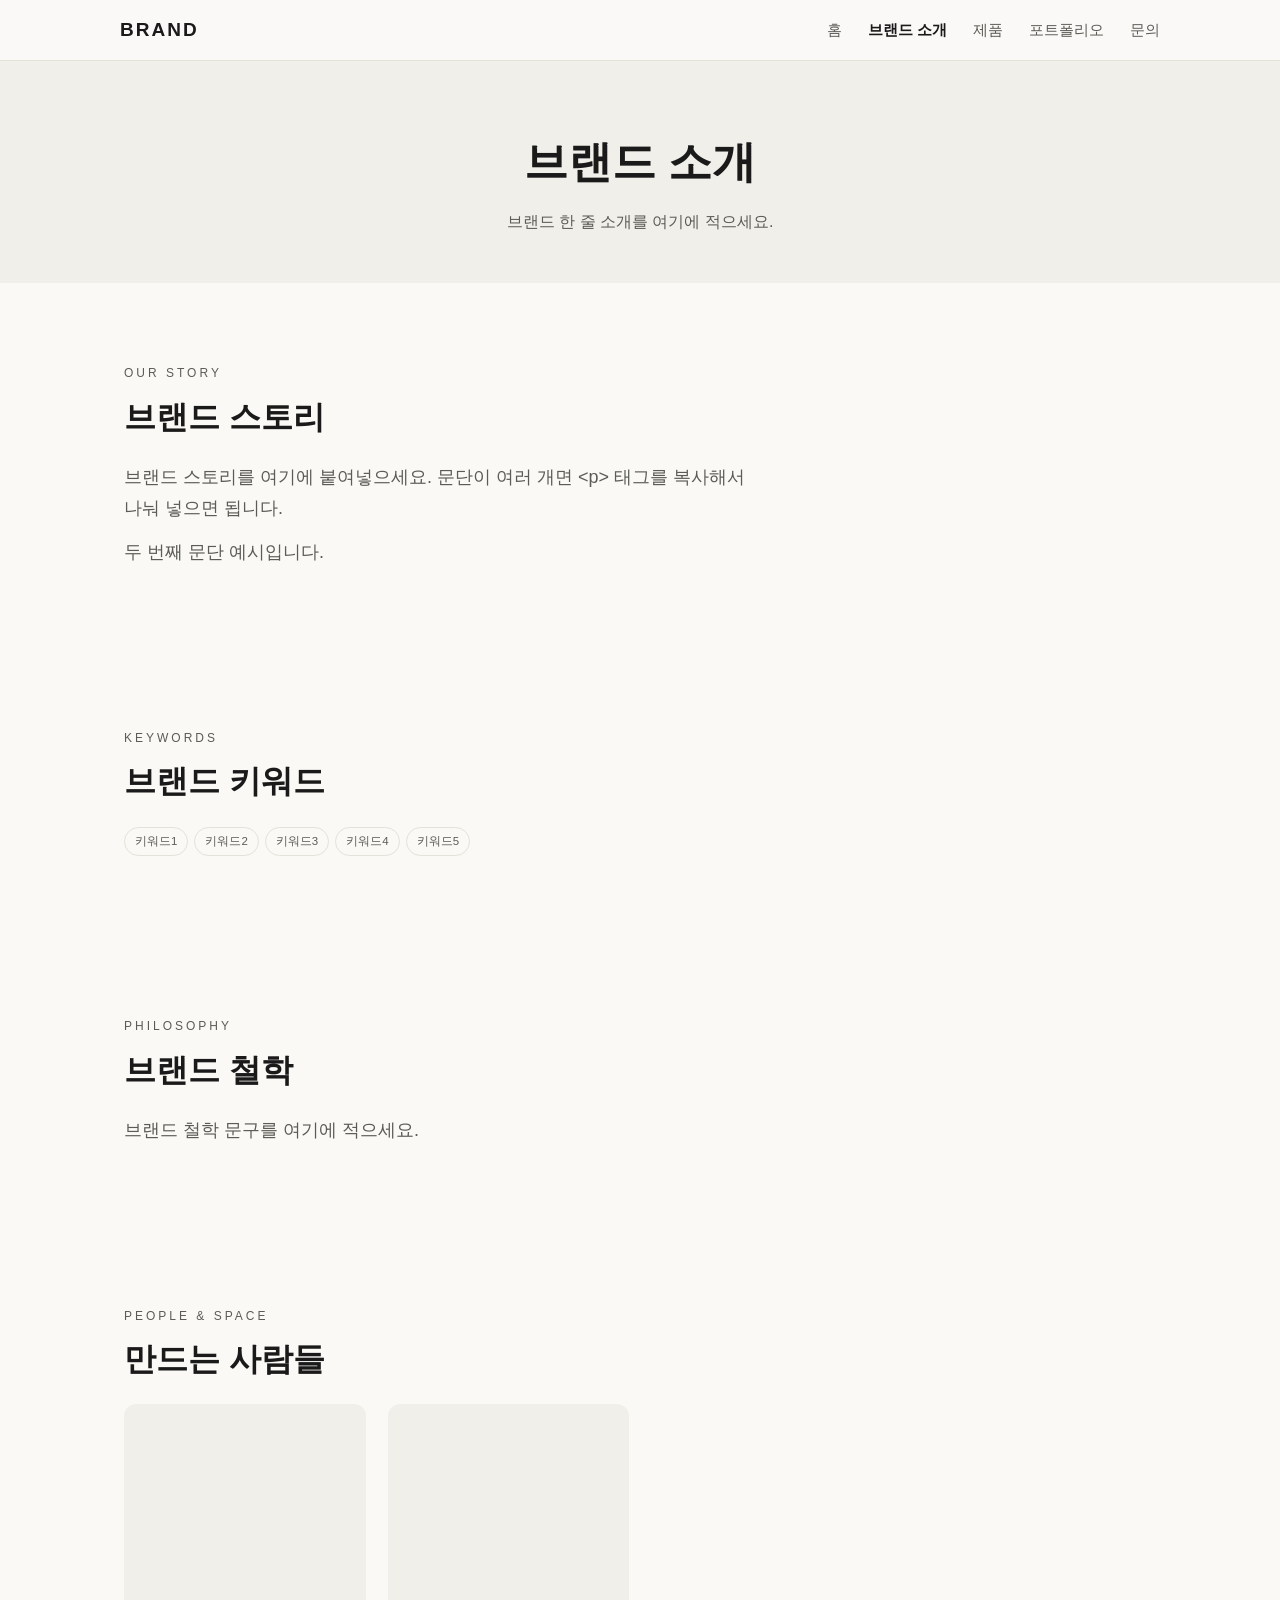
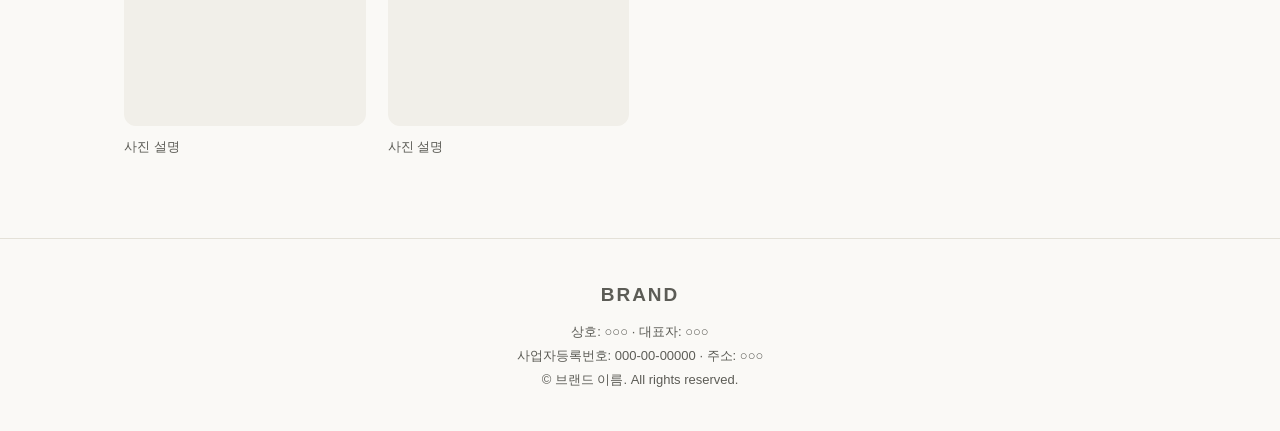
==== about.html @ 287b8c8d "보일러플레이트 강화: 5페이지 구조(작성서 대응) + 디자인 토큰 + OG태그" ====
<!DOCTYPE html>
<html lang="ko">
<head>
  <meta charset="UTF-8" />
  <meta name="viewport" content="width=device-width, initial-scale=1.0" />
  <title>브랜드 소개 — 브랜드 이름</title>
  <meta name="description" content="브랜드 스토리와 철학을 소개합니다." />
  <link rel="icon" href="images/favicon.png" />
  <link rel="stylesheet" href="style.css" />
</head>
<body>

  <header class="nav">
    <div class="nav-inner">
      <a href="index.html" class="logo">BRAND</a>
      <button class="nav-toggle" aria-label="메뉴 열기">☰</button>
      <nav class="nav-menu">
        <a href="index.html">홈</a>
        <a href="about.html" class="active">브랜드 소개</a>
        <a href="products.html">제품</a>
        <a href="portfolio.html">포트폴리오</a>
        <a href="contact.html">문의</a>
      </nav>
    </div>
  </header>

  <!-- [작성서 02: 한 줄 소개] -->
  <section class="page-head">
    <h1>브랜드 소개</h1>
    <p>브랜드 한 줄 소개를 여기에 적으세요.</p>
  </section>

  <!-- [작성서 02: 브랜드 스토리] 문단째 붙여넣으면 됩니다 -->
  <section class="section">
    <p class="eyebrow">OUR STORY</p>
    <h2>브랜드 스토리</h2>
    <p class="lead">
      브랜드 스토리를 여기에 붙여넣으세요. 문단이 여러 개면
      &lt;p&gt; 태그를 복사해서 나눠 넣으면 됩니다.
    </p>
    <p class="lead" style="margin-top:14px;">
      두 번째 문단 예시입니다.
    </p>
  </section>

  <!-- [작성서 02: 브랜드 키워드] -->
  <section class="section">
    <p class="eyebrow">KEYWORDS</p>
    <h2>브랜드 키워드</h2>
    <div class="tags">
      <span>키워드1</span><span>키워드2</span><span>키워드3</span><span>키워드4</span><span>키워드5</span>
    </div>
  </section>

  <!-- [작성서 02: 브랜드 철학] -->
  <section class="section">
    <p class="eyebrow">PHILOSOPHY</p>
    <h2>브랜드 철학</h2>
    <p class="lead">브랜드 철학 문구를 여기에 적으세요.</p>
  </section>

  <!-- [작성서 02: 사람·공간 사진] 대표·작업실·작업 과정 컷 -->
  <section class="section">
    <p class="eyebrow">PEOPLE & SPACE</p>
    <h2>만드는 사람들</h2>
    <div class="grid">
      <div class="card"><div class="card-img"></div><p>사진 설명</p></div>
      <div class="card"><div class="card-img"></div><p>사진 설명</p></div>
    </div>
  </section>

  <footer class="footer">
    <p class="logo">BRAND</p>
    <p class="biz">
      상호: ○○○ · 대표자: ○○○<br />
      사업자등록번호: 000-00-00000 · 주소: ○○○
    </p>
    <p>© 브랜드 이름. All rights reserved.</p>
  </footer>

  <script src="script.js"></script>
</body>
</html>
---- style.css ----
/* ==========================================================
   ★ 브랜드 디자인 토큰 — 여기 값만 바꾸면 사이트 전체 톤이 바뀝니다
   (예: RE:STITCH → --bg:#F7F4EE; --ink:#111; --accent:#0E5A5A;)
   ========================================================== */
:root {
  --bg: #faf9f6;        /* 페이지 배경 */
  --surface: #f1efe9;   /* 카드·옅은 배경 */
  --ink: #1a1a1a;       /* 기본 글자색 */
  --ink-soft: #5c5c56;  /* 보조 글자색 */
  --accent: #1a1a1a;    /* 강조색 (버튼·포인트) */
  --line: #e4e1d8;      /* 테두리 선 */

  --font-main: -apple-system, "Apple SD Gothic Neo", "Noto Sans KR", sans-serif;
  --font-display: var(--font-main);  /* 제목용 폰트 (다르게 쓰고 싶으면 변경) */

  --radius: 12px;
  --maxw: 1080px;
}

/* ===== 기본값 (모바일 우선 — 기본이 휴대폰 화면) ===== */
* { margin: 0; padding: 0; box-sizing: border-box; }
html { scroll-behavior: smooth; -webkit-text-size-adjust: 100%; }
body { font-family: var(--font-main); color: var(--ink); background: var(--bg); line-height: 1.7; }
img { max-width: 100%; display: block; }
a { color: inherit; }

/* ===== 상단 메뉴 (모바일: 햄버거) ===== */
.nav { position: sticky; top: 0; z-index: 20; background: color-mix(in srgb, var(--bg) 92%, white); backdrop-filter: blur(8px); border-bottom: 1px solid var(--line); }
.nav-inner { max-width: var(--maxw); margin: 0 auto; padding: 14px 20px; display: flex; align-items: center; justify-content: space-between; position: relative; }
.logo { font-family: var(--font-display); font-weight: 800; letter-spacing: 2px; text-decoration: none; font-size: 19px; }
.nav-toggle { background: none; border: 0; font-size: 26px; line-height: 1; cursor: pointer; color: var(--ink); padding: 4px 8px; }
.nav-menu { display: none; position: absolute; top: 100%; left: 0; right: 0; flex-direction: column; background: var(--bg); border-bottom: 1px solid var(--line); padding: 8px 20px 16px; }
.nav-menu.open { display: flex; }
.nav-menu a { text-decoration: none; color: var(--ink-soft); font-size: 16px; padding: 12px 0; border-top: 1px solid var(--line); }
.nav-menu a.active { color: var(--ink); font-weight: 700; }

/* ===== 히어로 (홈 첫 화면) ===== */
.hero { min-height: 72vh; background: var(--surface); display: flex; flex-direction: column; align-items: center; justify-content: center; text-align: center; padding: 48px 22px; gap: 16px; }
.hero .eyebrow { font-size: 12px; letter-spacing: 3px; color: var(--ink-soft); text-transform: uppercase; }
.hero h1 { font-family: var(--font-display); font-size: clamp(28px, 8vw, 58px); letter-spacing: 1px; }
.hero p { color: var(--ink-soft); max-width: 560px; }
.btn { display: inline-block; background: var(--accent); color: var(--bg); padding: 14px 32px; border-radius: 999px; text-decoration: none; font-size: 15px; letter-spacing: 1px; }
.btn.ghost { background: transparent; color: var(--ink); border: 1px solid var(--ink); }

/* ===== 공통 섹션 ===== */
.section { max-width: var(--maxw); margin: 0 auto; padding: 56px 22px; }
.section .eyebrow { font-size: 12px; letter-spacing: 3px; color: var(--ink-soft); text-transform: uppercase; margin-bottom: 6px; }
.section h2 { font-family: var(--font-display); font-size: clamp(22px, 6vw, 32px); margin-bottom: 18px; }
.section h3 { font-size: clamp(16px, 4.5vw, 20px); margin: 20px 0 8px; }
.lead { font-size: clamp(15px, 4vw, 18px); color: var(--ink-soft); max-width: 640px; }

/* ===== 페이지 머리(서브페이지 상단) ===== */
.page-head { background: var(--surface); text-align: center; padding: 64px 22px 48px; }
.page-head h1 { font-family: var(--font-display); font-size: clamp(26px, 7vw, 44px); }
.page-head p { color: var(--ink-soft); margin-top: 8px; }

/* ===== 강점 3가지 / 특징 ===== */
.features { display: grid; grid-template-columns: 1fr; gap: 16px; }
.feature { background: var(--surface); border-radius: var(--radius); padding: 22px; }
.feature .num { font-size: 12px; letter-spacing: 2px; color: var(--ink-soft); }
.feature h3 { margin: 6px 0 8px; }
.feature p { color: var(--ink-soft); font-size: 14.5px; }

/* ===== 제품(룩) 카드 ===== */
.grid { display: grid; grid-template-columns: repeat(2, 1fr); gap: 14px; }
.card { text-decoration: none; }
.card-img { aspect-ratio: 3/4; background: var(--surface); border-radius: var(--radius); margin-bottom: 10px; overflow: hidden; }
.card-img img { width: 100%; height: 100%; object-fit: cover; }
.card .k { font-size: 11px; letter-spacing: 2px; color: var(--ink-soft); text-transform: uppercase; }
.card h3 { font-size: 15px; margin: 2px 0 4px; }
.card p { font-size: 13px; color: var(--ink-soft); }

/* 제품 상세형(큰 이미지+설명 교차) */
.look { display: grid; grid-template-columns: 1fr; gap: 18px; margin: 36px 0; }
.look-img { aspect-ratio: 3/4; background: var(--surface); border-radius: var(--radius); overflow: hidden; }
.look-img img { width: 100%; height: 100%; object-fit: cover; }
.look .k { font-size: 11px; letter-spacing: 2px; color: var(--ink-soft); text-transform: uppercase; }
.look h3 { font-size: clamp(18px, 5vw, 24px); margin: 4px 0 8px; }
.look p { color: var(--ink-soft); }
.tags { margin-top: 10px; display: flex; flex-wrap: wrap; gap: 6px; }
.tags span { font-size: 11.5px; border: 1px solid var(--line); border-radius: 999px; padding: 4px 10px; color: var(--ink-soft); }

/* ===== 포트폴리오 사례 ===== */
.case { border-top: 1px solid var(--line); padding: 28px 0; }
.case .k { font-size: 12px; letter-spacing: 2px; color: var(--ink-soft); }
.case h3 { margin: 6px 0 8px; }
.case p { color: var(--ink-soft); }

/* ===== 문의 ===== */
.contact-list { display: grid; grid-template-columns: 1fr; gap: 12px; margin-top: 8px; }
.contact-item { background: var(--surface); border-radius: var(--radius); padding: 18px 20px; }
.contact-item .label { font-size: 12px; letter-spacing: 2px; color: var(--ink-soft); text-transform: uppercase; }
.contact-item .value { font-size: 16px; margin-top: 4px; word-break: break-all; }

/* ===== 푸터 (모든 페이지 공통) ===== */
.footer { border-top: 1px solid var(--line); padding: 40px 22px; text-align: center; color: var(--ink-soft); font-size: 13px; }
.footer .biz { margin-top: 8px; line-height: 1.9; }

/* ===== 큰 화면(태블릿/PC) — 720px 이상 ===== */
@media (min-width: 720px) {
  .nav-toggle { display: none; }
  .nav-menu { display: flex; flex-direction: row; position: static; background: none; border: 0; padding: 0; gap: 26px; }
  .nav-menu a { border-top: 0; padding: 0; font-size: 15px; }
  .section { padding: 80px 24px; }
  .features { grid-template-columns: repeat(3, 1fr); }
  .grid { grid-template-columns: repeat(auto-fill, minmax(230px, 1fr)); gap: 22px; }
  .look { grid-template-columns: 1fr 1fr; align-items: center; gap: 40px; }
  .look.reverse .look-img { order: 2; }
  .contact-list { grid-template-columns: repeat(2, 1fr); }
}
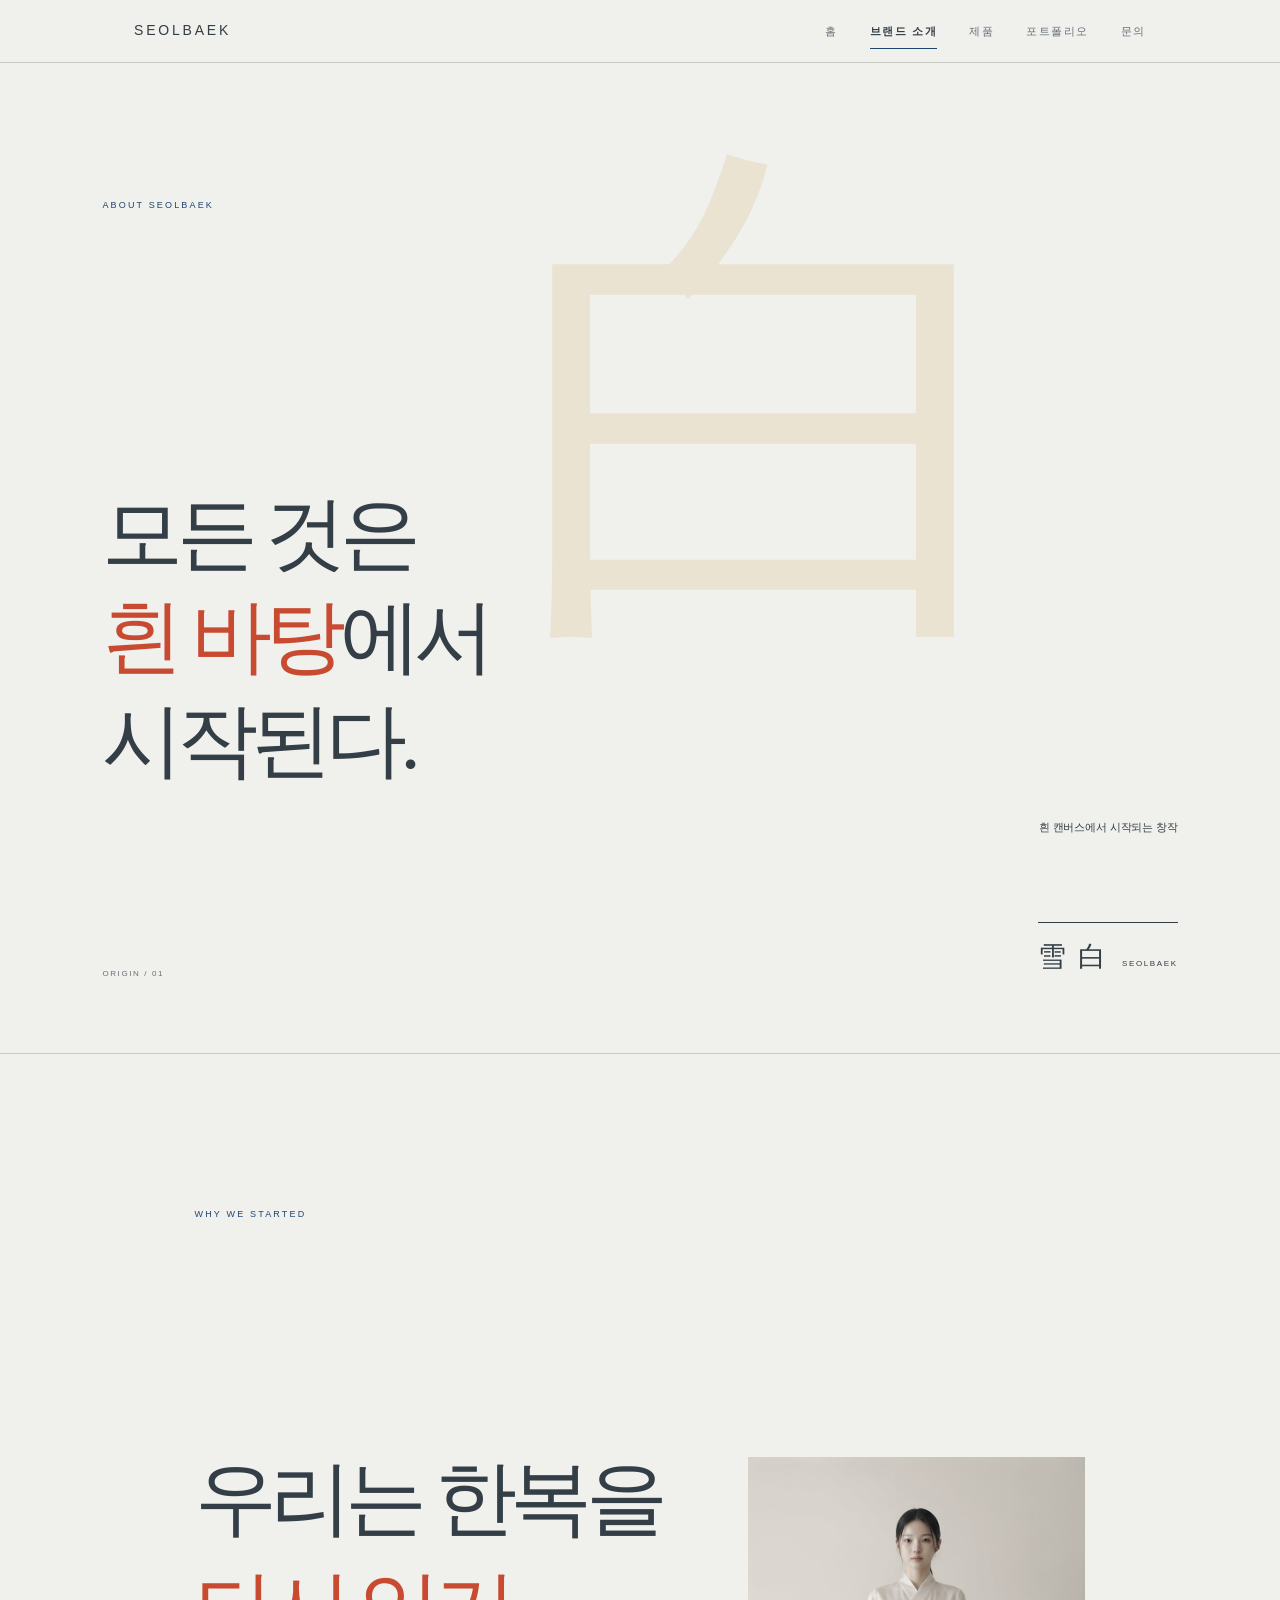
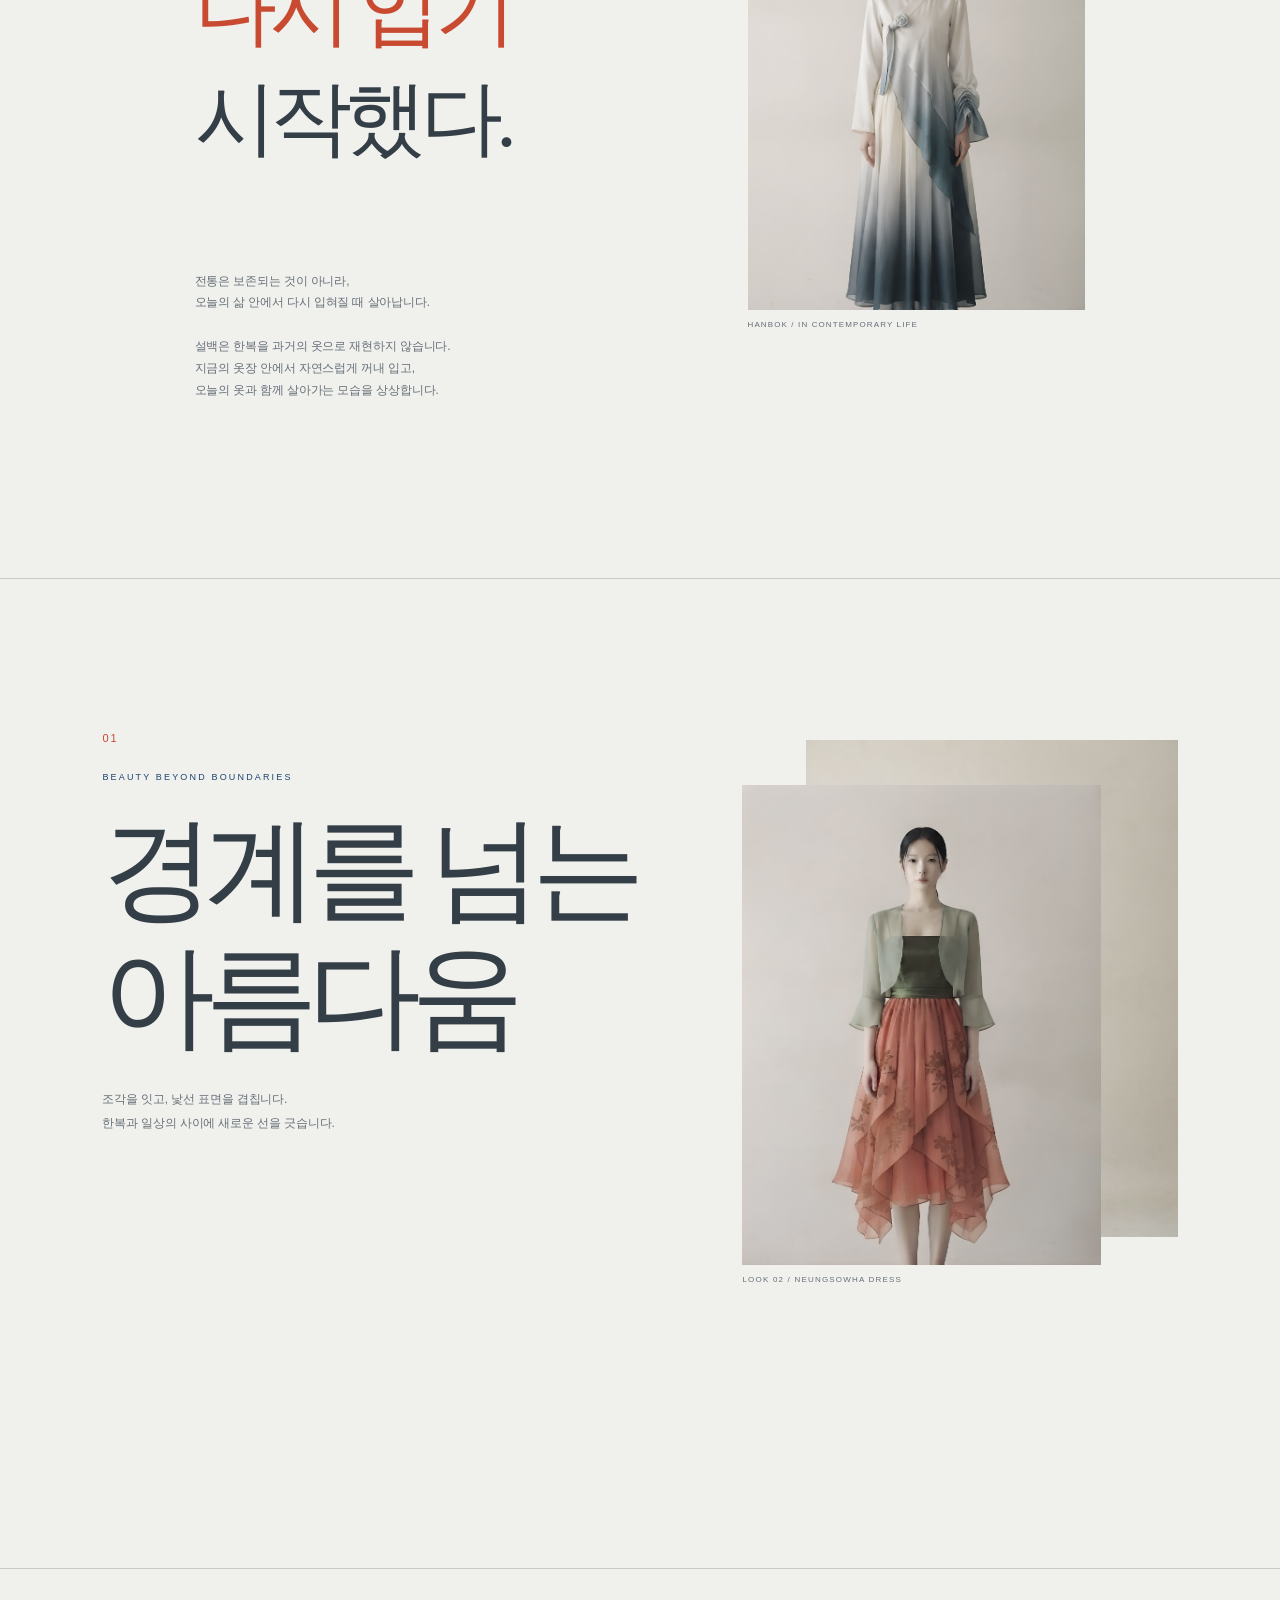
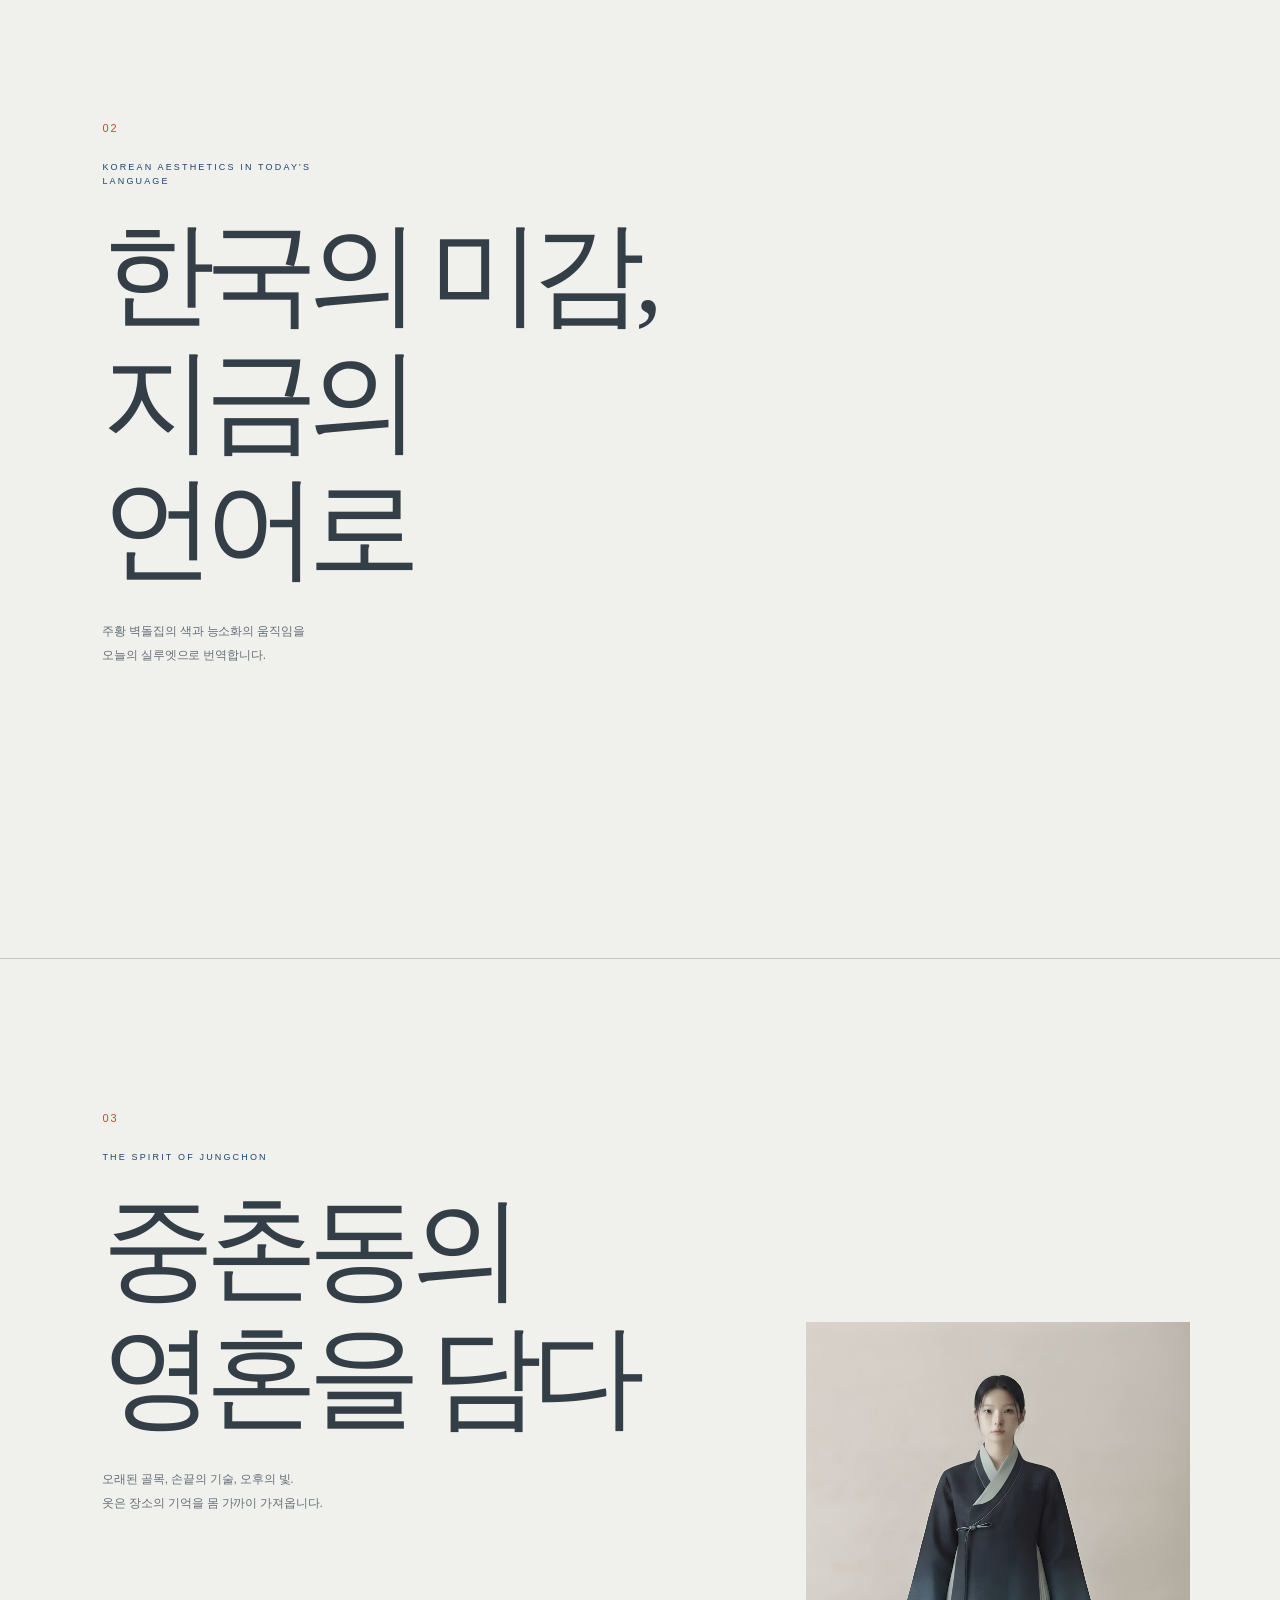
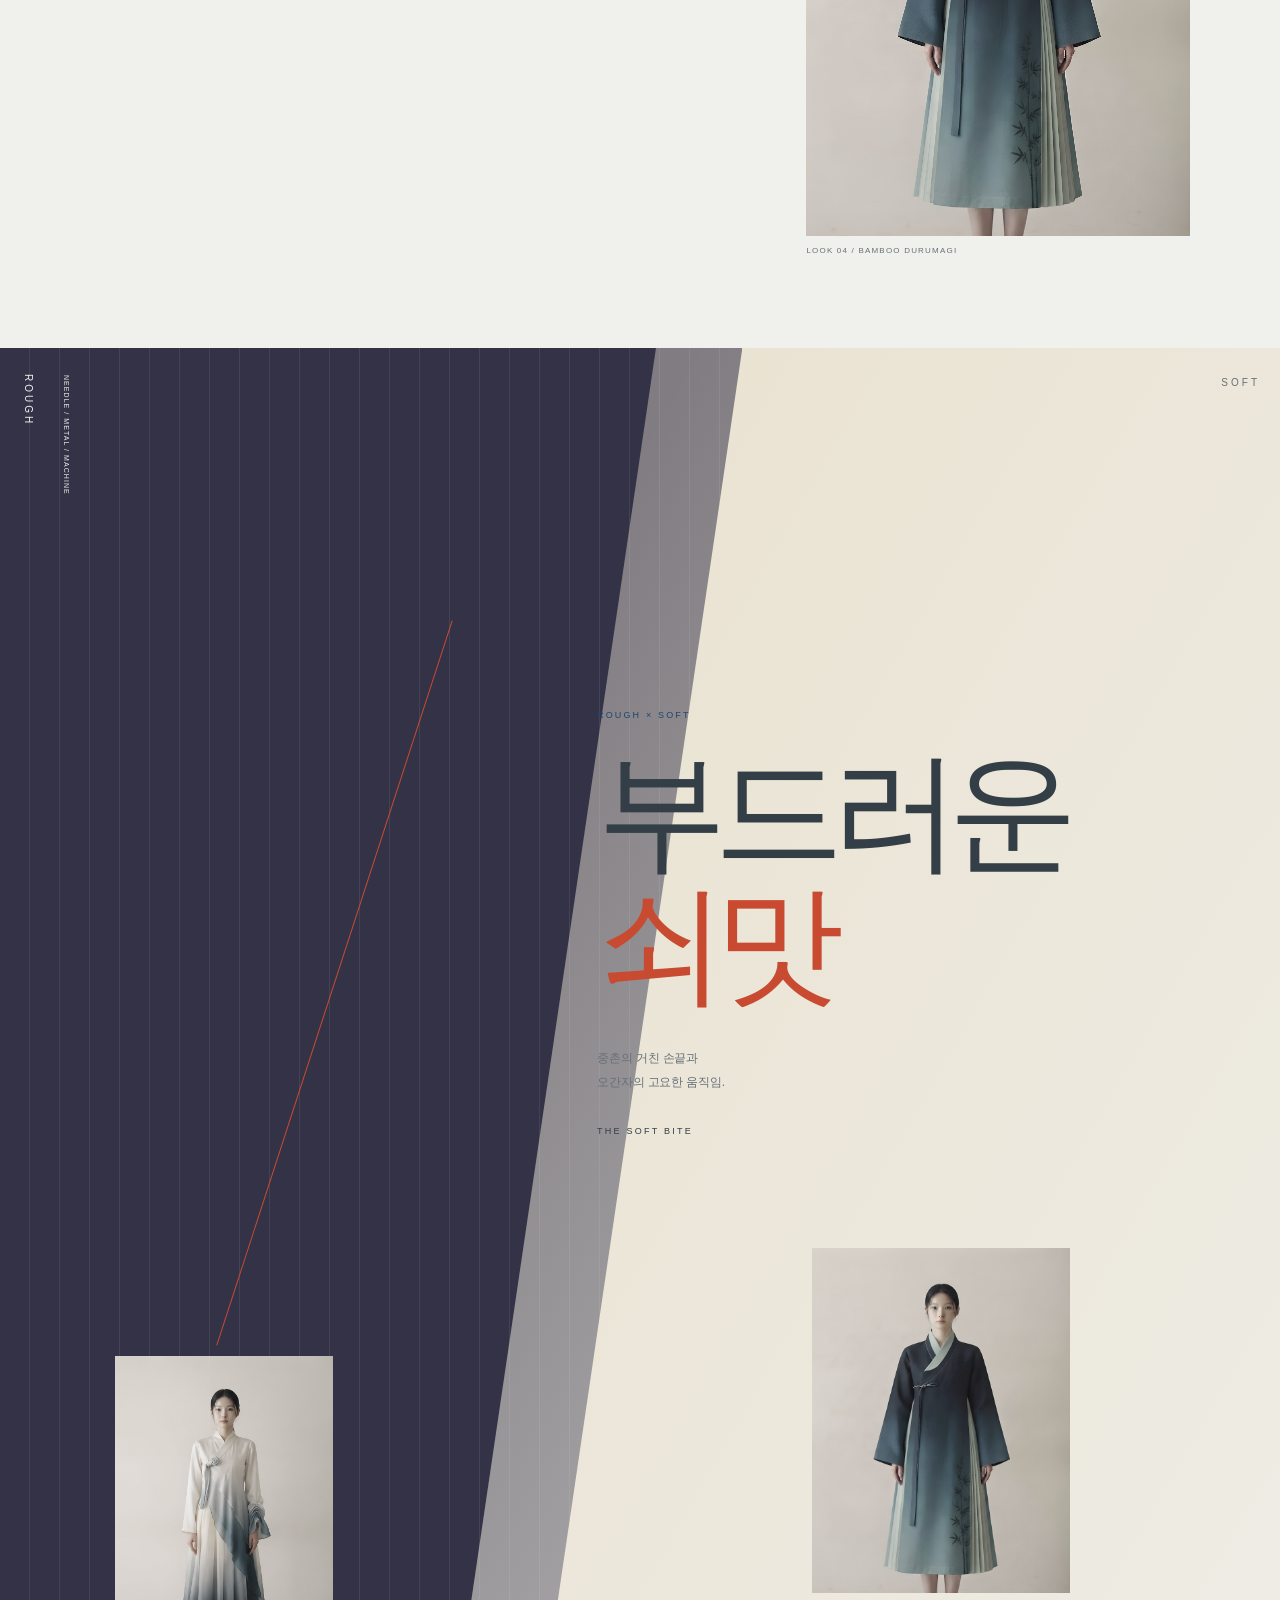
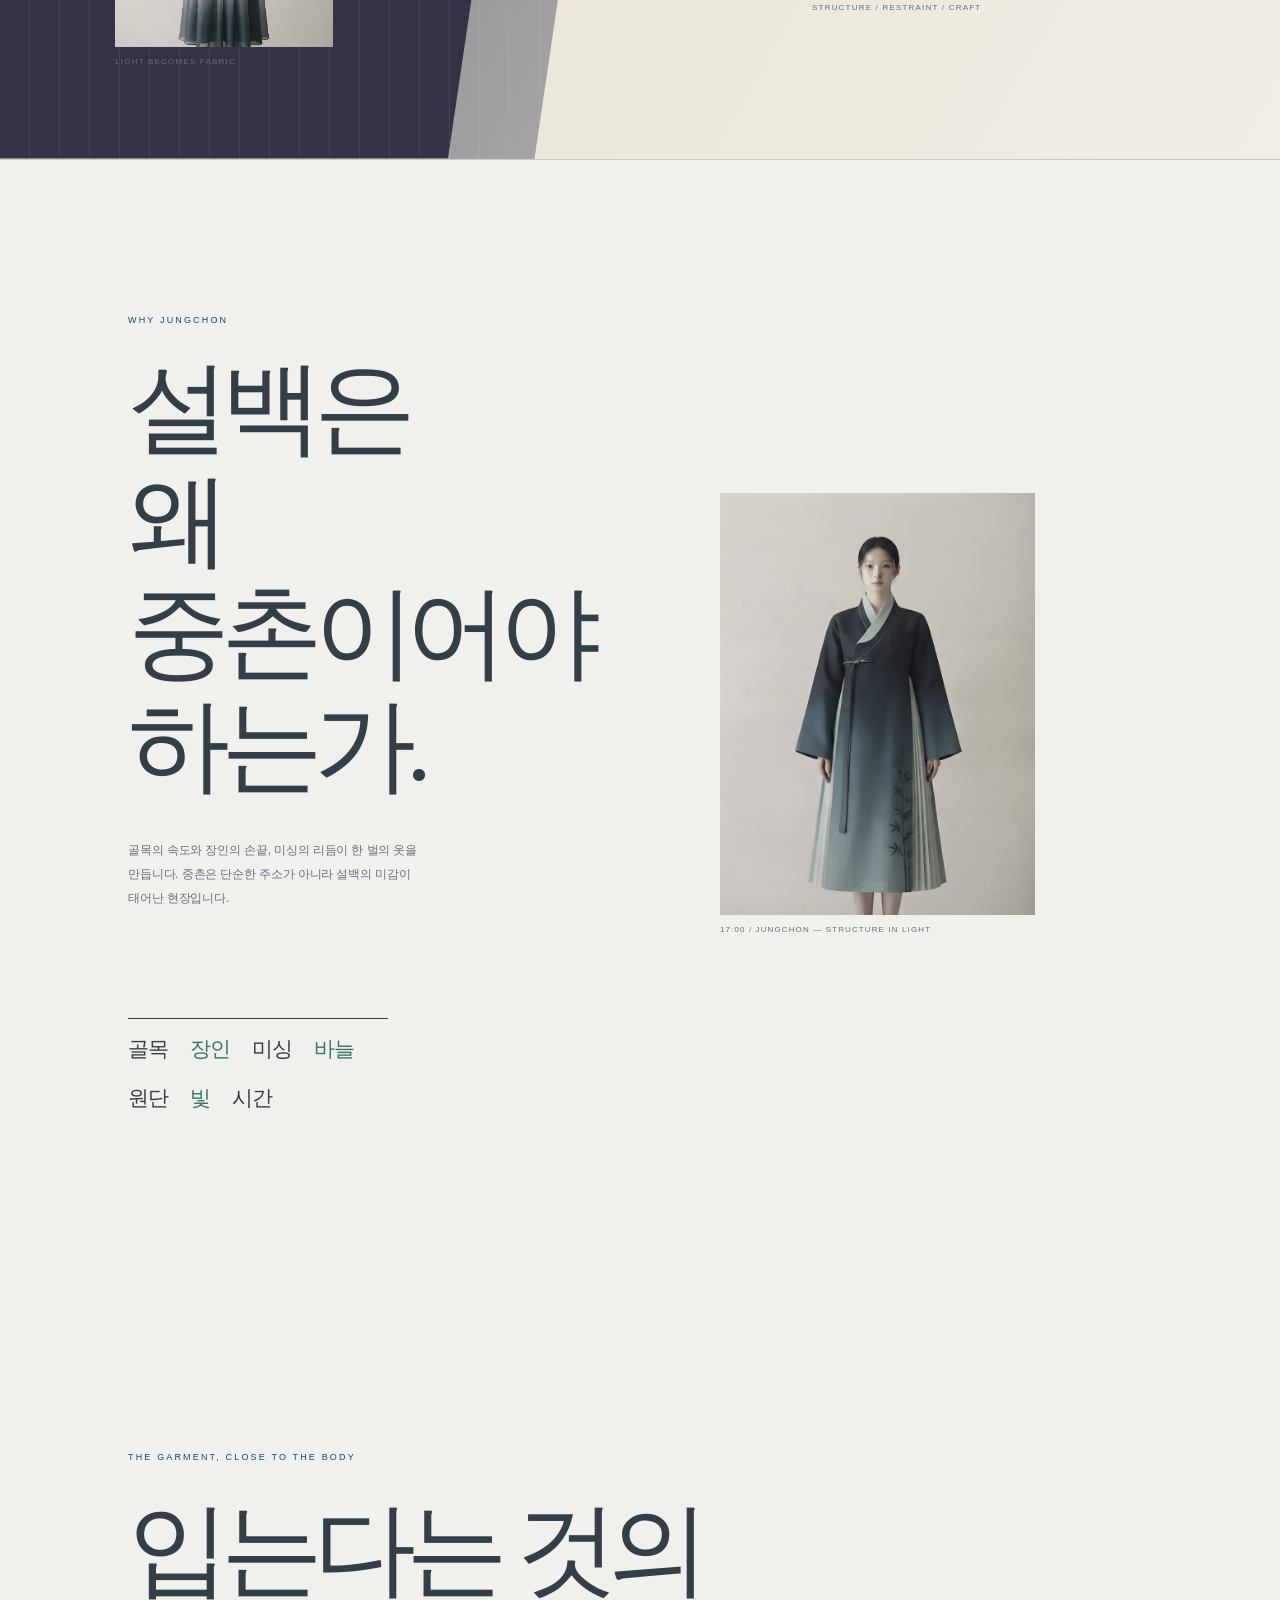
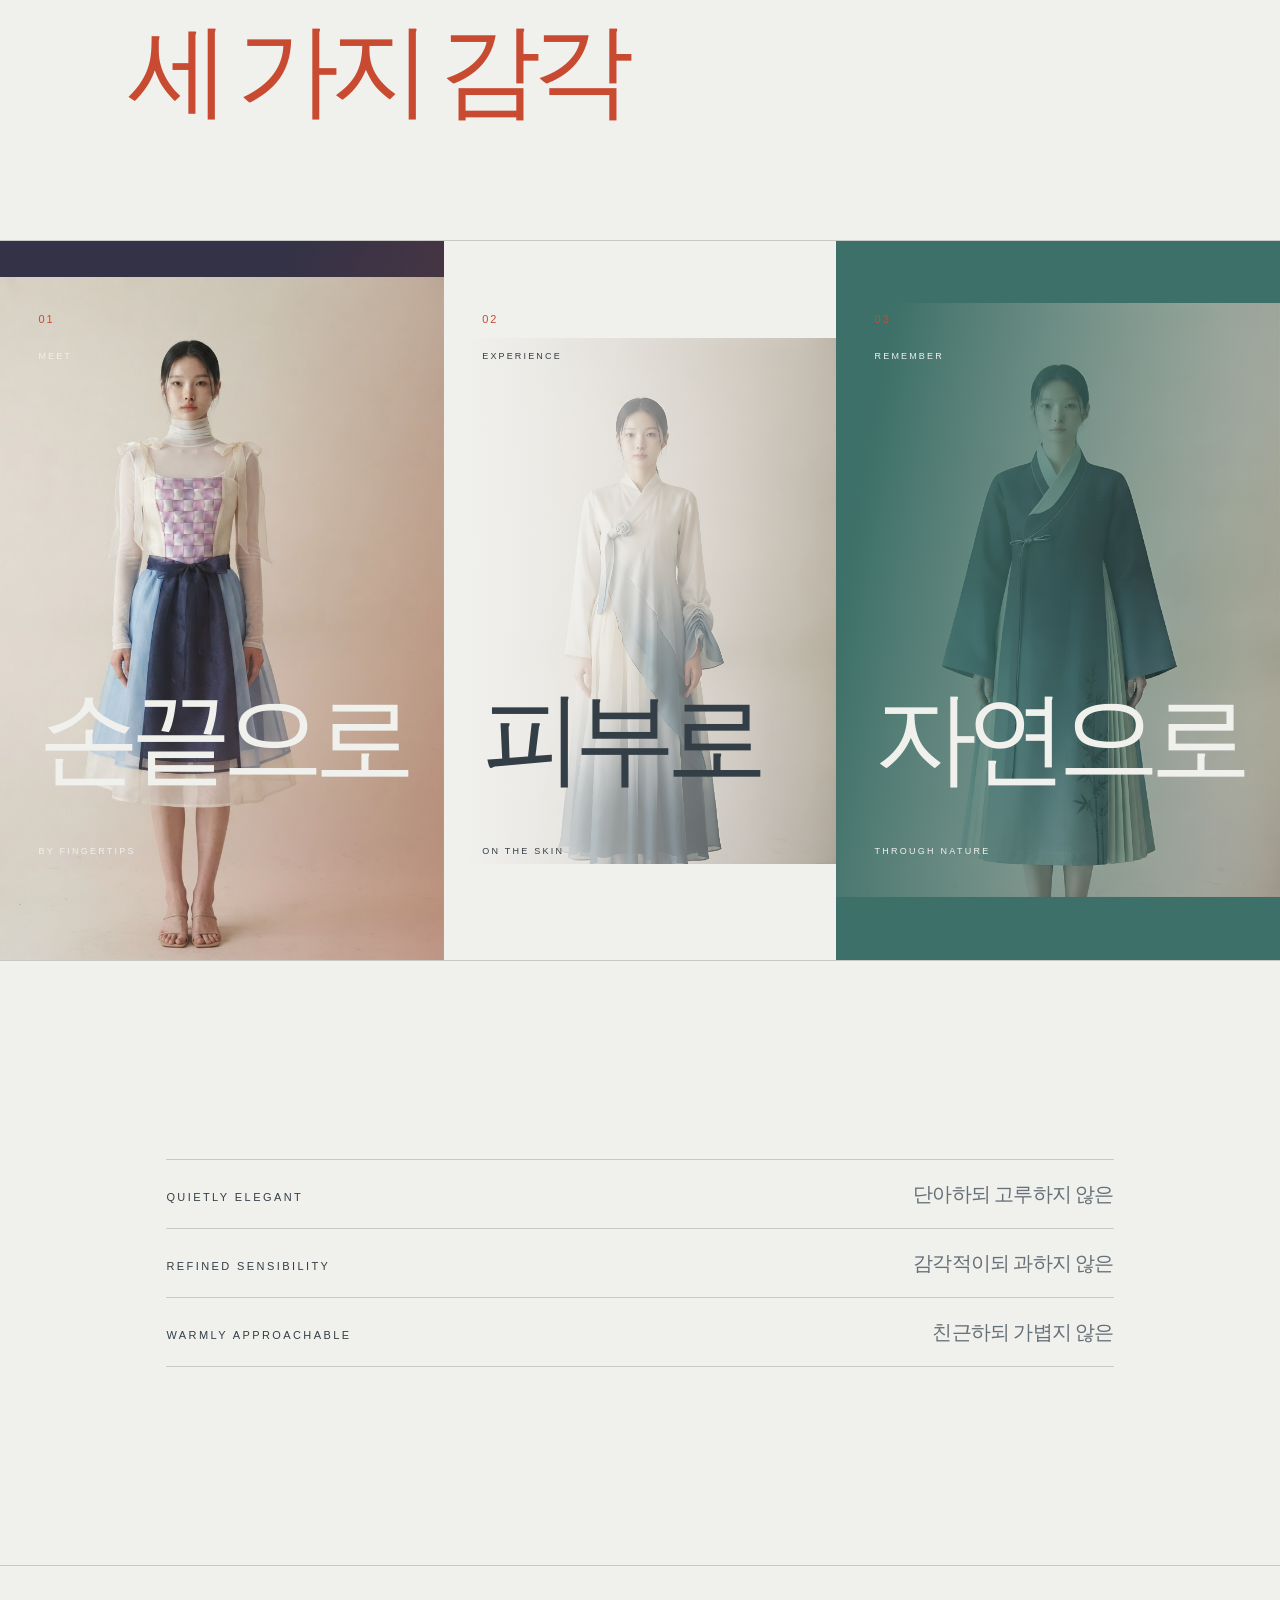
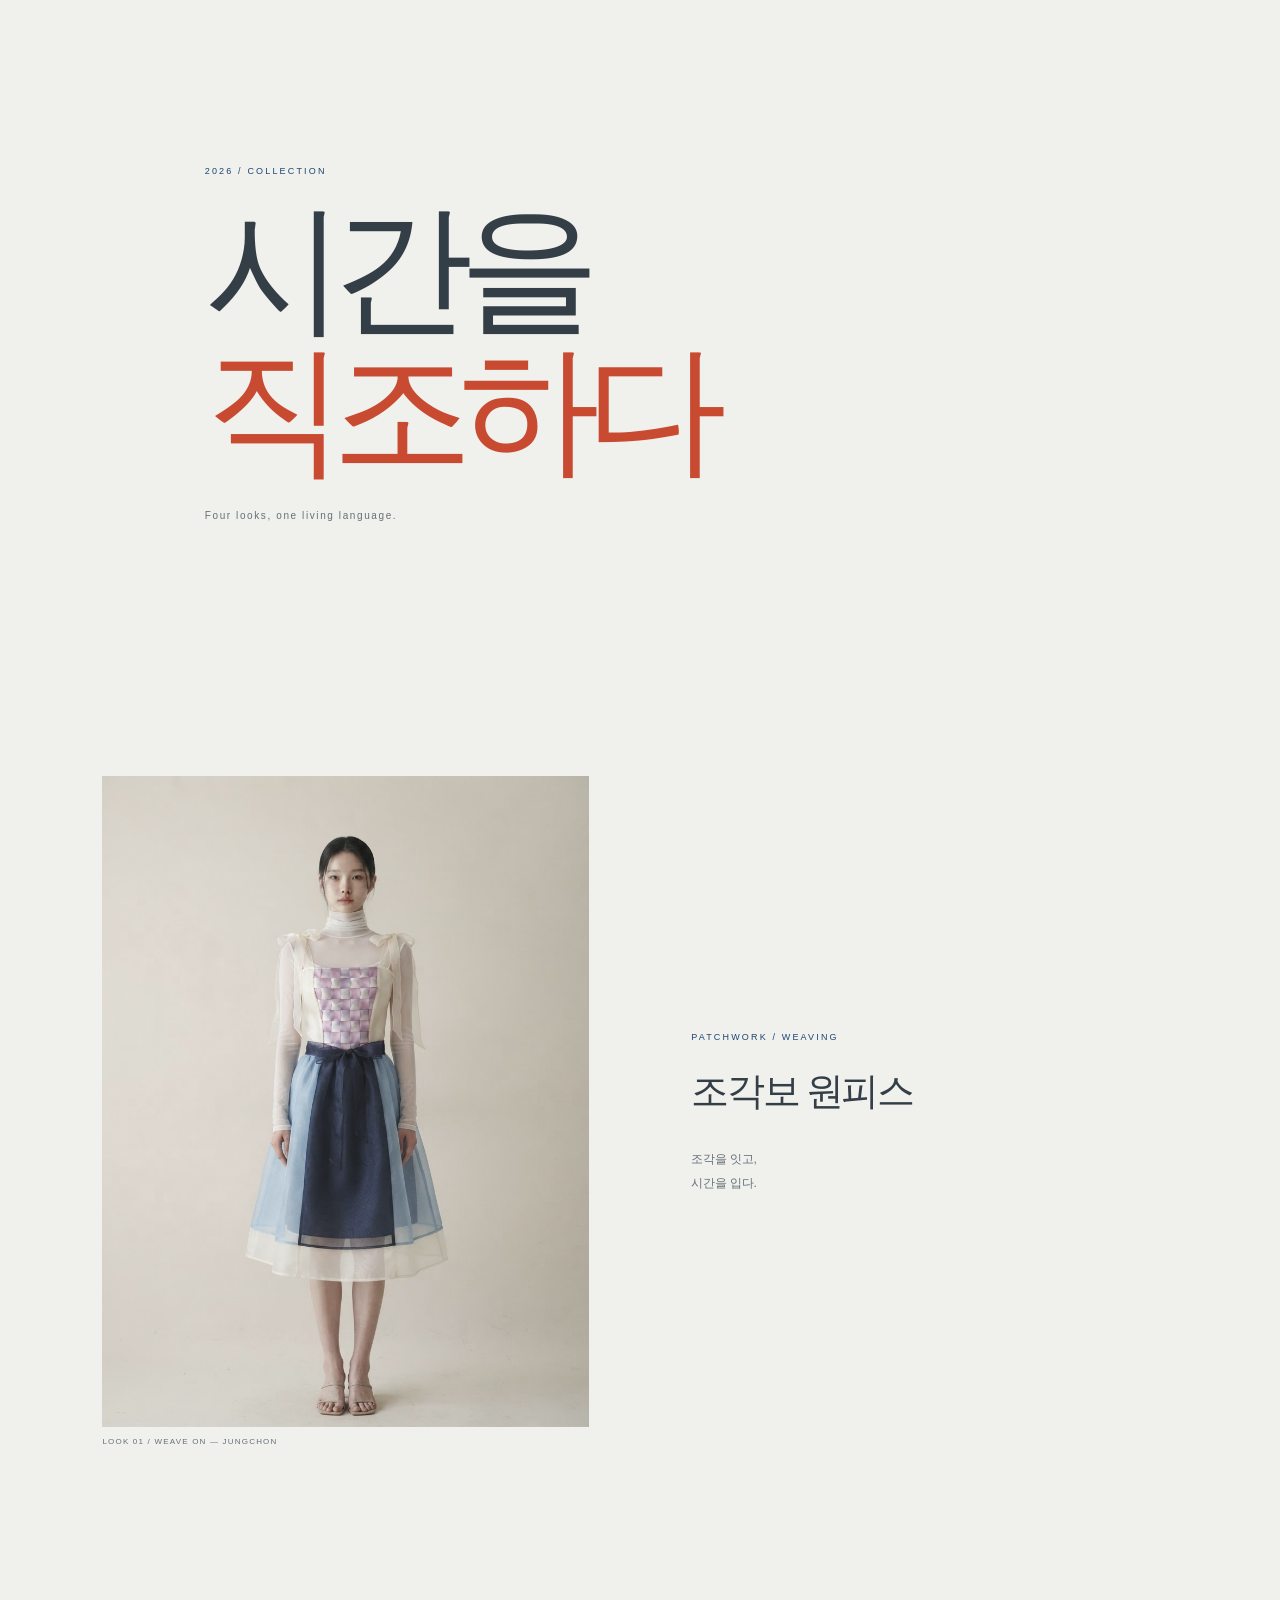
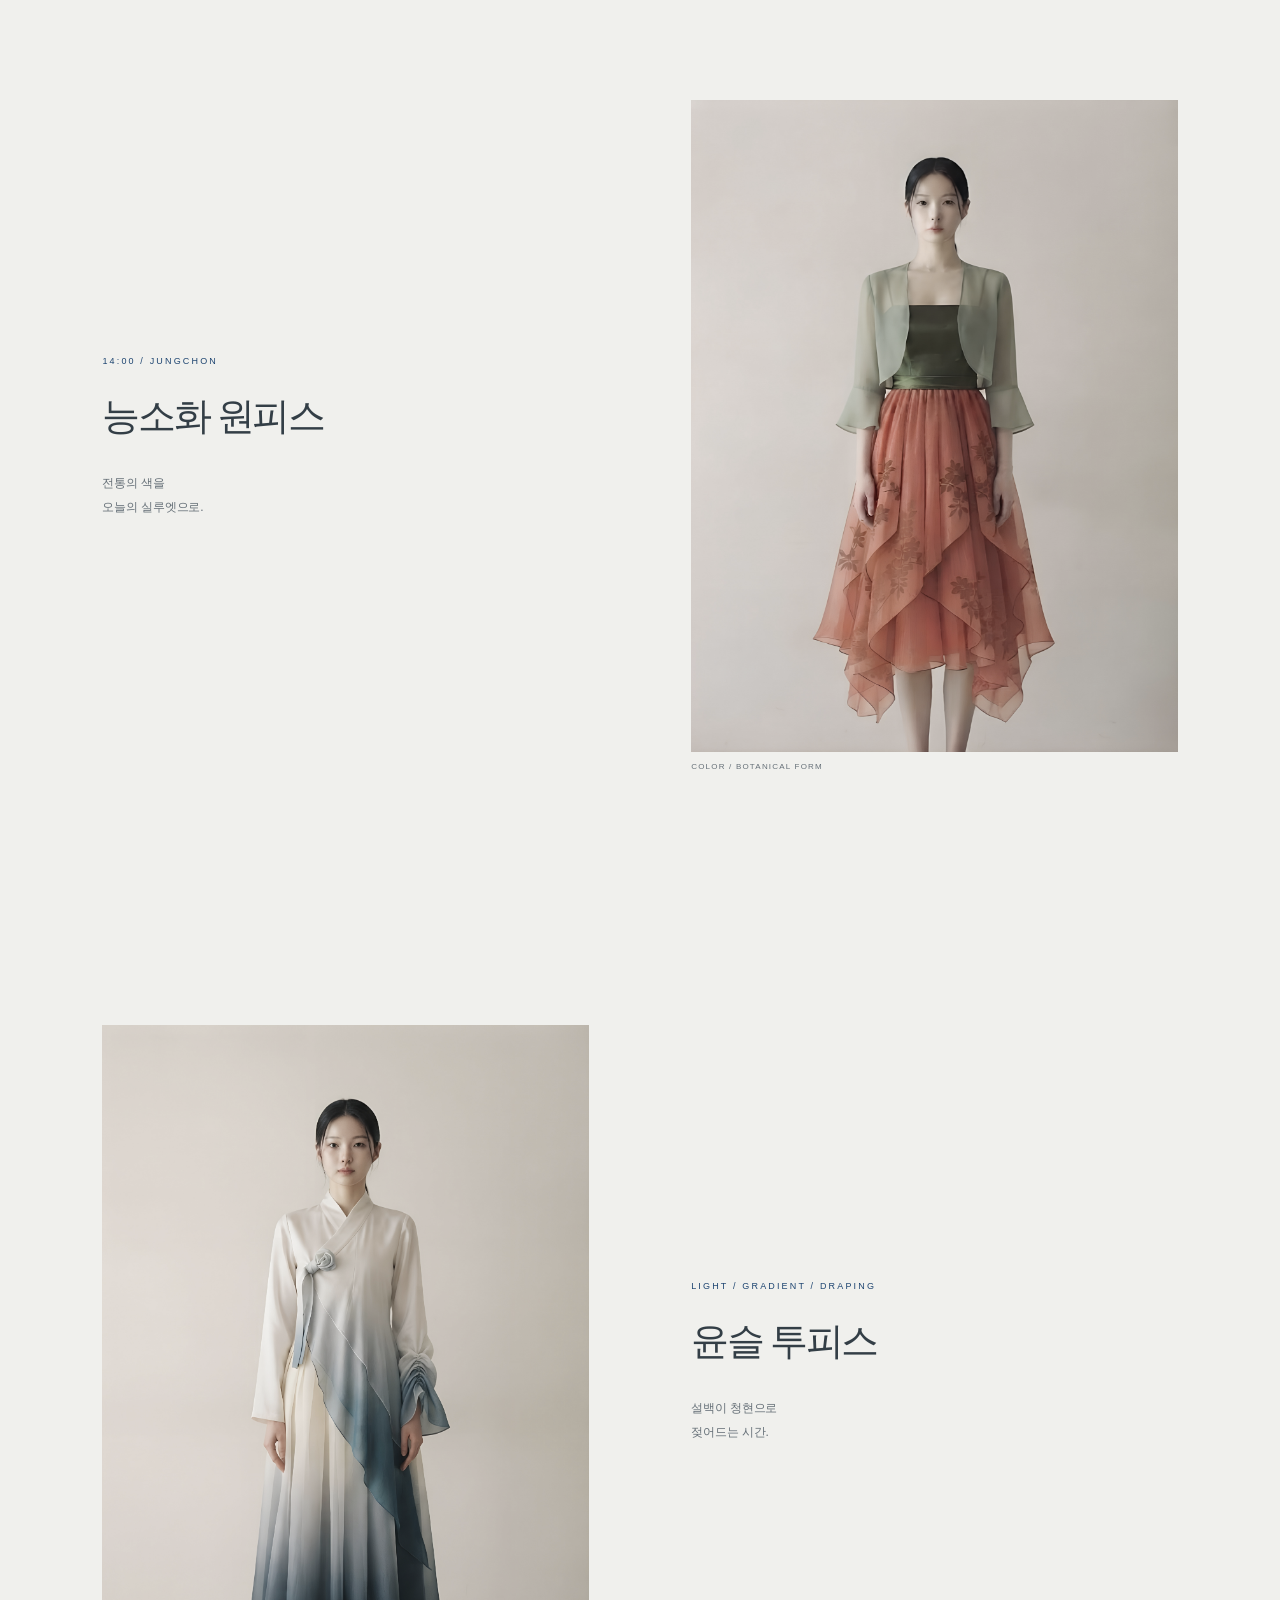
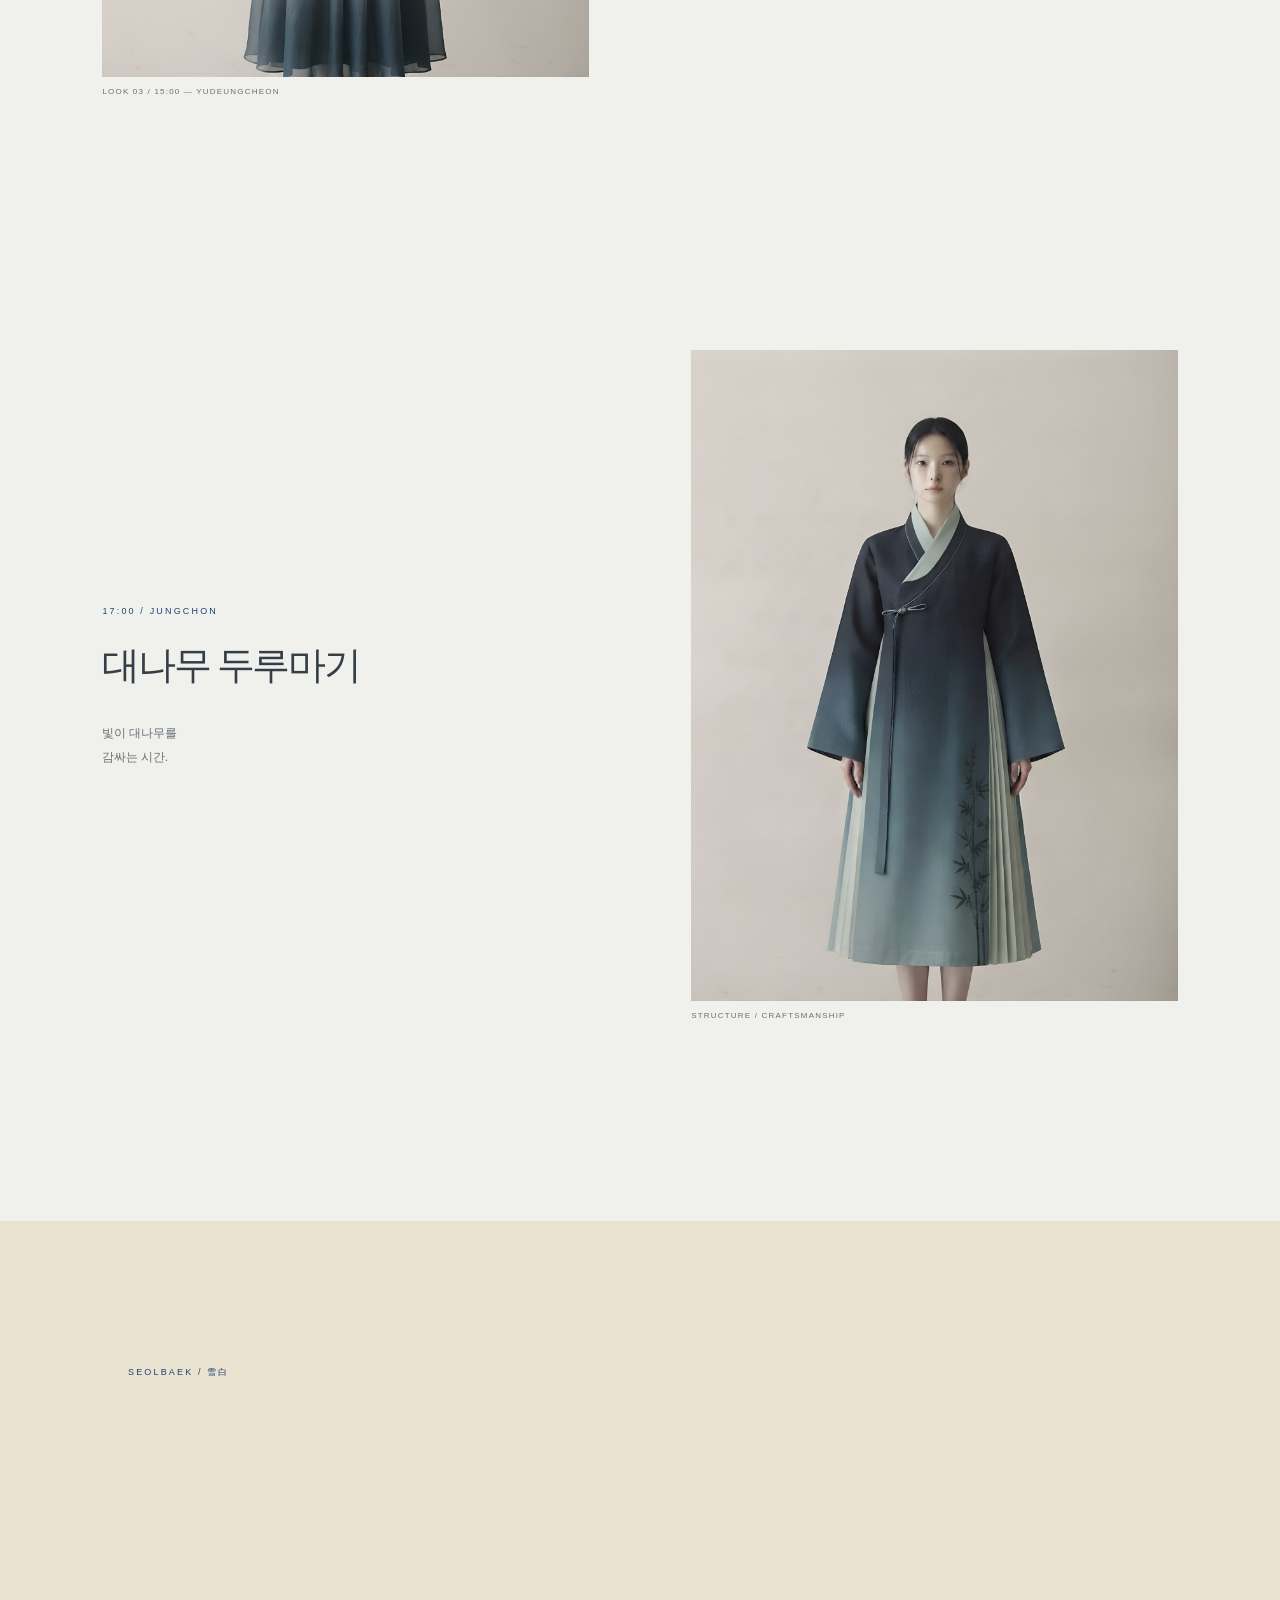
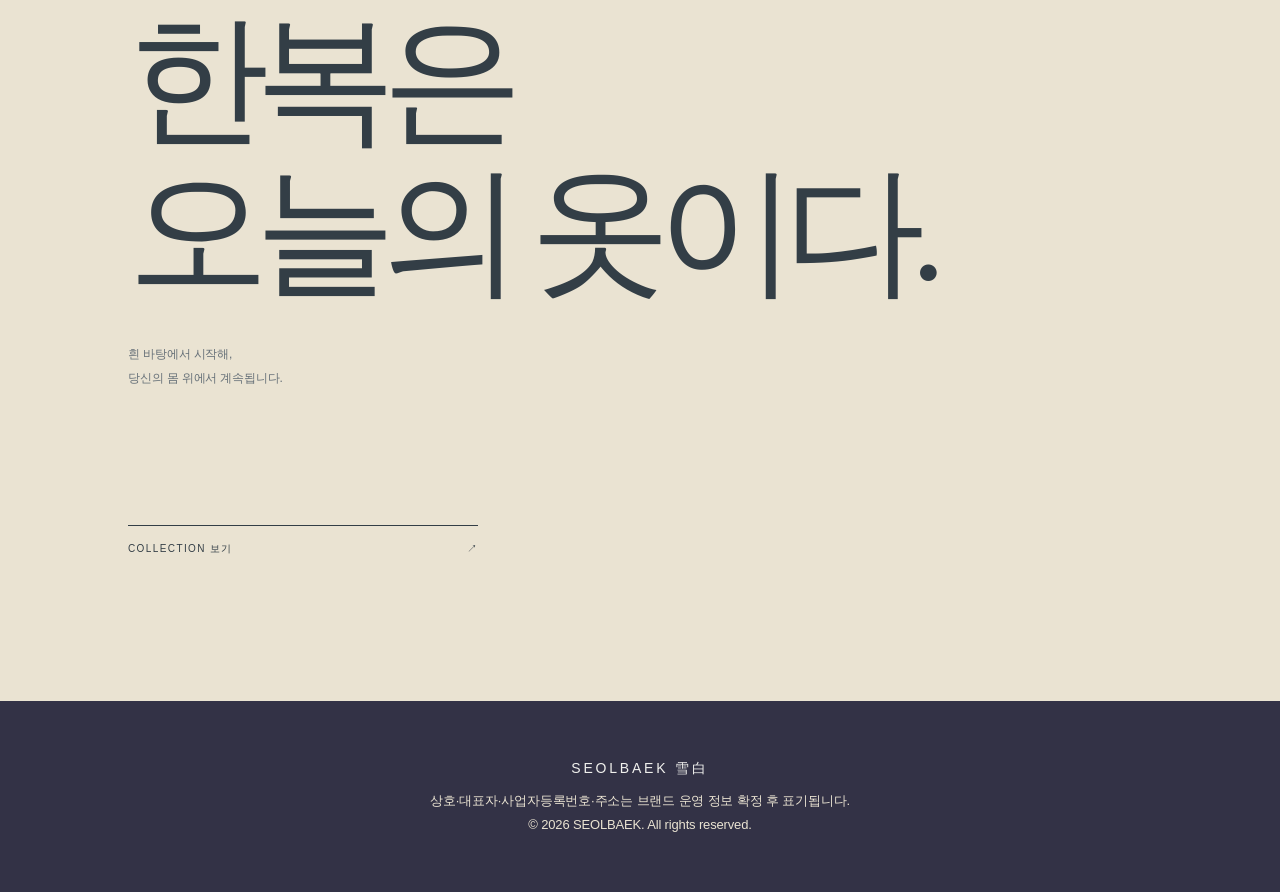
==== commit 44cede19: "[배지애] 브랜드 소개 페이지 배포" ====
--- a/about.html
+++ b/about.html
@@ -3,81 +3,59 @@
 <head>
   <meta charset="UTF-8" />
   <meta name="viewport" content="width=device-width, initial-scale=1.0" />
-  <title>브랜드 소개 — 브랜드 이름</title>
-  <meta name="description" content="브랜드 스토리와 철학을 소개합니다." />
-  <link rel="icon" href="images/favicon.png" />
+  <title>About SEOLBAEK — 설백 / 雪白</title>
+  <meta name="description" content="한복을 오늘의 옷으로 번역하는 컨템포러리 코리안 패션 브랜드, 설백의 이야기." />
   <link rel="stylesheet" href="style.css" />
 </head>
-<body>
+<body class="about-page">
+  <a class="skip-link" href="#main">본문 바로가기</a>
+  <header class="nav"><div class="nav-inner">
+    <a href="index.html" class="logo" aria-label="설백 홈">SEOLBAEK</a>
+    <button class="nav-toggle" type="button" aria-label="메뉴 열기" aria-expanded="false" aria-controls="site-menu">☰</button>
+    <nav class="nav-menu" id="site-menu" aria-label="주요 메뉴">
+      <a href="index.html">홈</a><a href="about.html" class="active" aria-current="page">브랜드 소개</a><a href="products.html">제품</a><a href="portfolio.html">포트폴리오</a><a href="contact.html">문의</a>
+    </nav>
+  </div></header>
 
-  <header class="nav">
-    <div class="nav-inner">
-      <a href="index.html" class="logo">BRAND</a>
-      <button class="nav-toggle" aria-label="메뉴 열기">☰</button>
-      <nav class="nav-menu">
-        <a href="index.html">홈</a>
-        <a href="about.html" class="active">브랜드 소개</a>
-        <a href="products.html">제품</a>
-        <a href="portfolio.html">포트폴리오</a>
-        <a href="contact.html">문의</a>
-      </nav>
-    </div>
-  </header>
+  <main id="main">
+    <section class="ba-origin" aria-labelledby="origin-title">
+      <p class="ba-kicker">ABOUT SEOLBAEK</p><div class="ba-origin-white" aria-hidden="true">白</div>
+      <h1 id="origin-title">모든 것은<br /><em>흰 바탕</em>에서 시작된다.</h1>
+      <div class="ba-origin-ideas"><span class="ba-origin-left">백의 민족</span><span class="ba-origin-right">흰 캔버스에서 시작되는 창작</span></div>
+      <div class="ba-origin-mark"><strong>雪 白</strong><span>SEOLBAEK</span></div><p class="ba-scroll-note">ORIGIN / 01</p>
+    </section>
 
-  <!-- [작성서 02: 한 줄 소개] -->
-  <section class="page-head">
-    <h1>브랜드 소개</h1>
-    <p>브랜드 한 줄 소개를 여기에 적으세요.</p>
-  </section>
+    <section class="ba-why" aria-labelledby="why-title"><p class="ba-kicker">WHY WE STARTED</p>
+      <h2 id="why-title">우리는 한복을<br /><em>다시 입기</em><br />시작했다.</h2>
+      <p class="ba-side-copy">전통은 보존되는 것이 아니라,<br />오늘의 삶 안에서 다시 입혀질 때 살아납니다.<br /><br />설백은 한복을 과거의 옷으로 재현하지 않습니다.<br />지금의 옷장 안에서 자연스럽게 꺼내 입고,<br />오늘의 옷과 함께 살아가는 모습을 상상합니다.</p>
+      <figure class="ba-why-image"><img src="images/collection/look-03-yunseul.png" alt="오늘의 옷으로 입는 윤슬 투피스" width="3058" height="4096" loading="lazy" /><figcaption>HANBOK / IN CONTEMPORARY LIFE</figcaption></figure>
+    </section>
 
-  <!-- [작성서 02: 브랜드 스토리] 문단째 붙여넣으면 됩니다 -->
-  <section class="section">
-    <p class="eyebrow">OUR STORY</p>
-    <h2>브랜드 스토리</h2>
-    <p class="lead">
-      브랜드 스토리를 여기에 붙여넣으세요. 문단이 여러 개면
-      &lt;p&gt; 태그를 복사해서 나눠 넣으면 됩니다.
-    </p>
-    <p class="lead" style="margin-top:14px;">
-      두 번째 문단 예시입니다.
-    </p>
-  </section>
 
-  <!-- [작성서 02: 브랜드 키워드] -->
-  <section class="section">
-    <p class="eyebrow">KEYWORDS</p>
-    <h2>브랜드 키워드</h2>
-    <div class="tags">
-      <span>키워드1</span><span>키워드2</span><span>키워드3</span><span>키워드4</span><span>키워드5</span>
-    </div>
-  </section>
+    <section class="ba-philosophy" aria-label="설백의 브랜드 철학">
+      <article class="ba-principle ba-principle-boundary"><div class="ba-principle-text"><span class="ba-number">01</span><p class="ba-kicker">BEAUTY BEYOND BOUNDARIES</p><h2>경계를 넘는<br />아름다움</h2><p>조각을 잇고, 낯선 표면을 겹칩니다.<br />한복과 일상의 사이에 새로운 선을 긋습니다.</p></div><figure class="ba-principle-image ba-image-tall"><img src="images/collection/look-01-jogakbo.png" alt="조각보 패치워크 보디스와 푸른 오간자 치마의 조각보 원피스" width="896" height="1199" loading="lazy" /><figcaption>LOOK 01 / JOGAKBO DRESS</figcaption></figure></article>
+      <article class="ba-principle ba-principle-language"><div class="ba-principle-text"><span class="ba-number">02</span><p class="ba-kicker">KOREAN AESTHETICS IN TODAY'S LANGUAGE</p><h2>한국의 미감,<br />지금의 언어로</h2><p>주황 벽돌집의 색과 능소화의 움직임을<br />오늘의 실루엣으로 번역합니다.</p></div><figure class="ba-principle-image ba-image-offset"><img src="images/collection/look-02-neungsowha.png" alt="버드나무빛 상의와 주홍색 비대칭 치마의 능소화 원피스" width="3060" height="4096" loading="lazy" /><figcaption>LOOK 02 / NEUNGSOWHA DRESS</figcaption></figure><div class="ba-color-note" aria-hidden="true"><span>WILLOW</span><i></i><span>VERMILION</span></div></article>
+      <article class="ba-principle ba-principle-jungchon"><div class="ba-principle-text"><span class="ba-number">03</span><p class="ba-kicker">THE SPIRIT OF JUNGCHON</p><h2>중촌동의<br />영혼을 담다</h2><p>오래된 골목, 손끝의 기술, 오후의 빛.<br />옷은 장소의 기억을 몸 가까이 가져옵니다.</p></div><figure class="ba-principle-image ba-image-wide"><img src="images/collection/look-04-bamboo.png" alt="짙은 먹빛과 청록빛이 겹친 대나무 두루마기" width="3061" height="4096" loading="lazy" /><figcaption>LOOK 04 / BAMBOO DURUMAGI</figcaption></figure></article>
+    </section>
 
-  <!-- [작성서 02: 브랜드 철학] -->
-  <section class="section">
-    <p class="eyebrow">PHILOSOPHY</p>
-    <h2>브랜드 철학</h2>
-    <p class="lead">브랜드 철학 문구를 여기에 적으세요.</p>
-  </section>
+    <section class="ba-soft-bite" aria-labelledby="soft-bite-title"><div class="ba-rough" aria-hidden="true"><span>ROUGH</span><b>NEEDLE / METAL / MACHINE</b><div class="ba-stitch-line"></div></div><div class="ba-soft" aria-hidden="true"><span>SOFT</span></div><div class="ba-soft-bite-copy"><p class="ba-kicker">ROUGH × SOFT</p><h2 id="soft-bite-title">부드러운<br /><em>쇠맛</em></h2><p>중촌의 거친 손끝과<br />오간자의 고요한 움직임.</p><span>THE SOFT BITE</span></div><figure class="ba-bite-look"><img src="images/collection/look-04-bamboo.png" alt="대나무 두루마기의 구조적인 전면 실루엣" width="3061" height="4096" loading="lazy" /><figcaption>STRUCTURE / RESTRAINT / CRAFT</figcaption></figure><figure class="ba-bite-counter"><img src="images/collection/look-03-yunseul.png" alt="흰색에서 짙은 청색으로 번지는 윤슬 투피스" width="3058" height="4096" loading="lazy" /><figcaption>LIGHT BECOMES FABRIC</figcaption></figure></section>
 
-  <!-- [작성서 02: 사람·공간 사진] 대표·작업실·작업 과정 컷 -->
-  <section class="section">
-    <p class="eyebrow">PEOPLE & SPACE</p>
-    <h2>만드는 사람들</h2>
-    <div class="grid">
-      <div class="card"><div class="card-img"></div><p>사진 설명</p></div>
-      <div class="card"><div class="card-img"></div><p>사진 설명</p></div>
-    </div>
-  </section>
+    <section class="ba-jungchon" aria-labelledby="jungchon-title"><div class="ba-jungchon-copy"><p class="ba-kicker">WHY JUNGCHON</p><h2 id="jungchon-title">설백은<br />왜 중촌이어야 하는가.</h2><p>골목의 속도와 장인의 손끝, 미싱의 리듬이 한 벌의 옷을 만듭니다. 중촌은 단순한 주소가 아니라 설백의 미감이 태어난 현장입니다.</p><div class="ba-jungchon-words"><span>골목</span><span>장인</span><span>미싱</span><span>바늘</span><span>원단</span><span>빛</span><span>시간</span></div></div><figure><img src="images/collection/look-04-bamboo.png" alt="중촌의 구조와 장인정신을 담은 대나무 두루마기" width="3061" height="4096" loading="lazy" /><figcaption>17:00 / JUNGCHON — STRUCTURE IN LIGHT</figcaption></figure></section>
 
-  <footer class="footer">
-    <p class="logo">BRAND</p>
-    <p class="biz">
-      상호: ○○○ · 대표자: ○○○<br />
-      사업자등록번호: 000-00-00000 · 주소: ○○○
-    </p>
-    <p>© 브랜드 이름. All rights reserved.</p>
-  </footer>
+    <section class="ba-experience" aria-labelledby="experience-title"><header class="ba-experience-head"><p class="ba-kicker">THE GARMENT, CLOSE TO THE BODY</p><h2 id="experience-title">입는다는 것의<br /><em>세 가지 감각</em></h2></header><div class="ba-sense ba-sense-meet"><span class="ba-number">01</span><p class="ba-kicker">MEET</p><h3>손끝으로</h3><small>BY FINGERTIPS</small></div><div class="ba-sense ba-sense-feel"><span class="ba-number">02</span><p class="ba-kicker">EXPERIENCE</p><h3>피부로</h3><small>ON THE SKIN</small></div><div class="ba-sense ba-sense-remember"><span class="ba-number">03</span><p class="ba-kicker">REMEMBER</p><h3>자연으로</h3><small>THROUGH NATURE</small></div></section>
 
+    <section class="ba-personality" aria-label="SEOLBAEK brand personality"><p>QUIETLY ELEGANT <span>단아하되 고루하지 않은</span></p><p>REFINED SENSIBILITY <span>감각적이되 과하지 않은</span></p><p>WARMLY APPROACHABLE <span>친근하되 가볍지 않은</span></p></section>
+
+    <section class="ba-collection" aria-labelledby="collection-title"><header class="ba-collection-head"><p class="ba-kicker">2026 / COLLECTION</p><h2 id="collection-title">시간을<br /><em>직조하다</em></h2><p>Four looks, one living language.</p></header>
+      <article class="ba-look ba-look-one"><figure><img src="images/collection/look-01-jogakbo.png" alt="조각보 원피스 전체 실루엣" width="896" height="1199" loading="lazy" /><figcaption>LOOK 01 / WEAVE ON — JUNGCHON</figcaption></figure><div><p class="ba-kicker">PATCHWORK / WEAVING</p><h3>조각보 원피스</h3><p>조각을 잇고,<br />시간을 입다.</p></div></article>
+      <article class="ba-look ba-look-two"><div><p class="ba-kicker">14:00 / JUNGCHON</p><h3>능소화 원피스</h3><p>전통의 색을<br />오늘의 실루엣으로.</p></div><figure><img src="images/collection/look-02-neungsowha.png" alt="능소화 원피스 전체 실루엣" width="3060" height="4096" loading="lazy" /><figcaption>COLOR / BOTANICAL FORM</figcaption></figure></article>
+      <article class="ba-look ba-look-three"><figure><img src="images/collection/look-03-yunseul.png" alt="윤슬 투피스 전체 실루엣" width="3058" height="4096" loading="lazy" /><figcaption>LOOK 03 / 15:00 — YUDEUNGCHEON</figcaption></figure><div><p class="ba-kicker">LIGHT / GRADIENT / DRAPING</p><h3>윤슬 투피스</h3><p>설백이 청현으로<br />젖어드는 시간.</p></div></article>
+      <article class="ba-look ba-look-four"><div><p class="ba-kicker">17:00 / JUNGCHON</p><h3>대나무 두루마기</h3><p>빛이 대나무를<br />감싸는 시간.</p></div><figure><img src="images/collection/look-04-bamboo.png" alt="대나무 두루마기 전체 실루엣" width="3061" height="4096" loading="lazy" /><figcaption>STRUCTURE / CRAFTSMANSHIP</figcaption></figure></article>
+    </section>
+
+    <section class="ba-closing" aria-labelledby="closing-title"><p class="ba-kicker">SEOLBAEK / 雪白</p><h2 id="closing-title">한복은<br />오늘의 옷이다.</h2><p>흰 바탕에서 시작해,<br />당신의 몸 위에서 계속됩니다.</p><a href="products.html">COLLECTION 보기 <span aria-hidden="true">↗</span></a></section>
+  </main>
+  <footer class="footer ba-footer"><p class="logo">SEOLBAEK <span>雪白</span></p><p class="biz">상호·대표자·사업자등록번호·주소는 브랜드 운영 정보 확정 후 표기됩니다.</p><p>© 2026 SEOLBAEK. All rights reserved.</p></footer>
   <script src="script.js"></script>
 </body>
 </html>
--- a/style.css
+++ b/style.css
@@ -3,18 +3,40 @@
    (예: RE:STITCH → --bg:#F7F4EE; --ink:#111; --accent:#0E5A5A;)
    ========================================================== */
 :root {
-  --bg: #faf9f6;        /* 페이지 배경 */
-  --surface: #f1efe9;   /* 카드·옅은 배경 */
-  --ink: #1a1a1a;       /* 기본 글자색 */
-  --ink-soft: #5c5c56;  /* 보조 글자색 */
-  --accent: #1a1a1a;    /* 강조색 (버튼·포인트) */
-  --line: #e4e1d8;      /* 테두리 선 */
+  --bg: #F0F0ED;        /* 설백 뉴트럴: 눈빛 배경 */
+  --surface: #EAE3D2;   /* 2026 시즌 크림 */
+  --ink: #333E46;       /* 설백 뉴트럴: 먹빛 본문 */
+  --ink-soft: #667078;  /* 부드러운 보조 글자색 */
+  --accent: #1E4571;    /* 주요 포인트: 버튼과 강조선 */
+  --line: #C9CAC5;      /* 금속처럼 가는 경계선 */
+  --nav-bg: rgba(240, 240, 237, .92);
+  --willow: #3D7068;
+  --vermilion: #C84B31;
+  --season-ink: #333246;
+  --surface-soft: rgba(222, 214, 196, .48);
+  --accent-soft: rgba(30, 69, 113, .12);
+  --hero-wash: rgba(234, 227, 210, .34);
+  --shadow: rgba(51, 50, 70, .12);
+  --light-glow: rgba(255, 251, 235, .52);
+  --light-edge: rgba(234, 227, 210, .06);
+  --category-panel: rgba(234, 227, 210, .98);
+  --category-light: rgba(255, 252, 239, .58);
+  --fabric-edge: rgba(51, 50, 70, .10);
+  --fabric-shadow: rgba(51, 50, 70, .09);
+  --footer-bg: #333246;
+  --footer-text: #EAE3D2;
+
+  /* 메인 사진 위에 사용하는 색 */
+  --hero-text: #333246;
+  --hero-overlay: rgba(234, 227, 210, .34);
+  --hero-shadow: rgba(234, 227, 210, .72);
 
   --font-main: -apple-system, "Apple SD Gothic Neo", "Noto Sans KR", sans-serif;
-  --font-display: var(--font-main);  /* 제목용 폰트 (다르게 쓰고 싶으면 변경) */
-
-  --radius: 12px;
+  --font-display: "Noto Serif KR", "Batang", "바탕", serif;  /* 제목은 차분한 명조 계열 */
+
+  --radius: 2px;
   --maxw: 1080px;
+  --nav-height: 77px;
 }
 
 /* ===== 기본값 (모바일 우선 — 기본이 휴대폰 화면) ===== */
@@ -35,11 +57,12 @@
 .nav-menu a.active { color: var(--ink); font-weight: 700; }
 
 /* ===== 히어로 (홈 첫 화면) ===== */
-.hero { min-height: 72vh; background: var(--surface); display: flex; flex-direction: column; align-items: center; justify-content: center; text-align: center; padding: 48px 22px; gap: 16px; }
-.hero .eyebrow { font-size: 12px; letter-spacing: 3px; color: var(--ink-soft); text-transform: uppercase; }
-.hero h1 { font-family: var(--font-display); font-size: clamp(28px, 8vw, 58px); letter-spacing: 1px; }
-.hero p { color: var(--ink-soft); max-width: 560px; }
-.btn { display: inline-block; background: var(--accent); color: var(--bg); padding: 14px 32px; border-radius: 999px; text-decoration: none; font-size: 15px; letter-spacing: 1px; }
+.hero { min-height: 72vh; background-color: var(--surface); background-image: linear-gradient(var(--hero-overlay), var(--hero-overlay)), url("images/products/look-01/1787721859194-2b0dbc5f.webp"); background-position: center 28%; background-size: cover; display: flex; flex-direction: column; align-items: center; justify-content: center; text-align: center; padding: 48px 22px; gap: 16px; color: var(--hero-text); }
+.hero .eyebrow { font-size: 12px; letter-spacing: 3px; color: var(--hero-text); text-transform: uppercase; }
+.hero h1 { font-family: var(--font-display); font-size: clamp(28px, 8vw, 58px); letter-spacing: 1px; line-height: 1.25; text-shadow: 0 2px 18px var(--hero-shadow); }
+.hero p { color: var(--hero-text); max-width: 560px; text-shadow: 0 1px 12px var(--hero-shadow); }
+.hero .btn { background: var(--hero-text); color: var(--ink); }
+.btn { display: inline-block; border: 0; background: var(--accent); color: var(--bg); padding: 14px 32px; border-radius: 999px; font: inherit; font-size: 15px; letter-spacing: 1px; text-decoration: none; cursor: pointer; }
 .btn.ghost { background: transparent; color: var(--ink); border: 1px solid var(--ink); }
 
 /* ===== 공통 섹션 ===== */
@@ -69,6 +92,7 @@
 .card .k { font-size: 11px; letter-spacing: 2px; color: var(--ink-soft); text-transform: uppercase; }
 .card h3 { font-size: 15px; margin: 2px 0 4px; }
 .card p { font-size: 13px; color: var(--ink-soft); }
+.card .price { margin-top: 5px; color: var(--ink); font-weight: 700; }
 
 /* 제품 상세형(큰 이미지+설명 교차) */
 .look { display: grid; grid-template-columns: 1fr; gap: 18px; margin: 36px 0; }
@@ -80,7 +104,114 @@
 .tags { margin-top: 10px; display: flex; flex-wrap: wrap; gap: 6px; }
 .tags span { font-size: 11.5px; border: 1px solid var(--line); border-radius: 999px; padding: 4px 10px; color: var(--ink-soft); }
 
-/* ===== 포트폴리오 사례 ===== */
+/* ===== 제품 상세페이지 =====
+   브랜드 담당자가 편집기에서 만든 상세 내용은 아래 공통 클래스에 맞춰 표시됩니다.
+   학생은 이 영역의 CSS를 바꿔 브랜드에 맞는 제품 상세 UI를 디자인하세요. */
+.product-hero { display: grid; grid-template-columns: 1fr; gap: 28px; }
+.product-hero-gallery { min-width: 0; }
+.product-hero-carousel { position: relative; min-width: 0; }
+.product-carousel-viewport { overflow: hidden; border-radius: var(--radius); touch-action: pan-y; }
+.product-carousel-track { display: flex; transition: transform .42s cubic-bezier(.22, .7, .25, 1); will-change: transform; }
+.product-hero-image { flex: 0 0 100%; min-width: 100%; min-height: 320px; aspect-ratio: 4/5; margin: 0; background: var(--surface); overflow: hidden; }
+.product-hero-image img { width: 100%; height: 100%; object-fit: cover; }
+.product-image-placeholder { aspect-ratio: 3/4; }
+.product-carousel-button { position: absolute; top: 50%; z-index: 2; display: grid; width: 44px; height: 44px; padding: 0; border: 1px solid rgba(255,255,255,.55); border-radius: 50%; background: rgba(20,20,20,.72); color: #fff; font-size: 20px; line-height: 1; place-items: center; transform: translateY(-50%); cursor: pointer; backdrop-filter: blur(8px); }
+.product-carousel-button:hover { background: rgba(20,20,20,.92); }
+.product-carousel-button:focus-visible,
+.product-carousel-dot:focus-visible { outline: 3px solid var(--accent); outline-offset: 3px; }
+.product-carousel-button.previous { left: 12px; }
+.product-carousel-button.next { right: 12px; }
+.product-carousel-footer { display: flex; align-items: center; justify-content: space-between; gap: 16px; min-height: 34px; padding-top: 10px; }
+.product-carousel-count { flex: 0 0 auto; margin: 0; color: var(--ink-soft); font-size: 12px; font-variant-numeric: tabular-nums; }
+.product-carousel-dots { display: flex; overflow-x: auto; align-items: center; justify-content: flex-end; gap: 8px; max-width: 75%; padding: 5px 2px; scrollbar-width: none; }
+.product-carousel-dots::-webkit-scrollbar { display: none; }
+.product-carousel-dot { flex: 0 0 auto; width: 8px; height: 8px; padding: 0; border: 0; border-radius: 50%; background: var(--line); cursor: pointer; transition: width .2s ease, background .2s ease; }
+.product-carousel-dot[aria-current="true"] { width: 24px; border-radius: 999px; background: var(--ink); }
+.product-info .k { font-size: 11px; letter-spacing: 2px; color: var(--ink-soft); text-transform: uppercase; }
+.product-info h1 { font-family: var(--font-display); font-size: clamp(28px, 8vw, 48px); line-height: 1.2; margin: 8px 0 14px; }
+.product-summary { color: var(--ink-soft); font-size: 16px; }
+.product-price { font-size: 20px; font-weight: 800; margin-top: 18px; }
+.product-buy { margin-top: 24px; text-align: center; }
+.purchase-dialog { width: min(calc(100% - 32px), 520px); max-height: calc(100dvh - 32px); margin: auto; padding: 0; border: 0; border-radius: var(--radius); background: var(--bg); color: var(--ink); box-shadow: 0 24px 80px rgba(0,0,0,.28); }
+.purchase-dialog::backdrop { background: rgba(15,15,15,.58); backdrop-filter: blur(4px); }
+.purchase-dialog-card { padding: 24px; }
+.purchase-dialog-header { display: flex; align-items: flex-start; justify-content: space-between; gap: 20px; }
+.purchase-dialog-eyebrow { color: var(--ink-soft); font-size: 11px; letter-spacing: 2px; }
+.purchase-dialog-header h2 { margin-top: 4px; font-family: var(--font-display); font-size: 25px; line-height: 1.25; }
+.purchase-dialog-close { display: grid; width: 42px; height: 42px; padding: 0; border: 1px solid var(--line); border-radius: 50%; background: transparent; color: var(--ink); font-size: 25px; line-height: 1; place-items: center; cursor: pointer; }
+.purchase-dialog-product { margin-top: 24px; font-weight: 800; }
+.purchase-dialog-content { overflow-wrap: anywhere; margin-top: 10px; padding: 18px; border-radius: var(--radius); background: var(--surface); color: var(--ink-soft); line-height: 1.8; white-space: pre-wrap; }
+.purchase-dialog-actions { margin-top: 20px; text-align: right; }
+.purchase-dialog-actions .btn { min-width: 112px; }
+.product-story { padding: 24px 0 64px; }
+.product-block { width: min(calc(100% - 44px), var(--maxw)); margin: 0 auto 54px; }
+.product-rich-text { max-width: 760px; }
+.product-rich-text h2,
+.product-block-copy h2,
+.product-highlight h2 { font-family: var(--font-display); font-size: clamp(23px, 6vw, 36px); line-height: 1.3; margin-bottom: 16px; }
+.product-rich-text h3,
+.product-block-copy h3 { font-size: clamp(18px, 5vw, 25px); margin: 30px 0 10px; }
+.product-rich-text p,
+.product-block-copy p,
+.product-highlight p { margin: 0 0 16px; color: var(--ink-soft); }
+.product-rich-text ul,
+.product-rich-text ol,
+.product-block-copy ul,
+.product-block-copy ol { margin: 0 0 20px 22px; color: var(--ink-soft); }
+.product-rich-text blockquote,
+.product-block-copy blockquote { border-left: 3px solid var(--accent); padding-left: 18px; margin: 24px 0; font-size: 18px; }
+.product-rich-text img,
+.product-block-copy img { width: 100%; border-radius: var(--radius); margin: 24px 0; }
+.product-rich-text figure { margin: 24px 0; }
+.product-rich-text figcaption { margin-top: 8px; color: var(--ink-soft); font-size: 12px; text-align: center; }
+.product-rich-text iframe,
+.product-rich-text video { display: block; width: 100%; margin: 30px 0; border: 0; border-radius: var(--radius); background: #111; }
+.product-rich-text iframe { aspect-ratio: 16 / 9; }
+.product-rich-text video { height: auto; }
+.product-full-image { width: min(calc(100% - 24px), 1320px); }
+.product-full-image img { width: 100%; max-height: 900px; object-fit: cover; border-radius: var(--radius); }
+.product-full-image figcaption { color: var(--ink-soft); font-size: 13px; margin-top: 8px; text-align: center; }
+.product-image-text { display: grid; grid-template-columns: 1fr; gap: 24px; align-items: center; }
+.product-block-image { min-height: 280px; background: var(--surface); border-radius: var(--radius); overflow: hidden; }
+.product-block-image:empty { display: none; }
+.product-block-image img { width: 100%; height: 100%; max-height: 720px; object-fit: cover; }
+.product-gallery { display: grid; grid-template-columns: 1fr; gap: 12px; }
+.product-gallery figure { min-height: 240px; background: var(--surface); border-radius: var(--radius); overflow: hidden; }
+.product-gallery img { width: 100%; height: 100%; max-height: 760px; object-fit: cover; }
+.product-highlight { background: var(--surface); padding: 38px 24px; border-radius: var(--radius); text-align: center; }
+.product-highlight > :last-child { margin-bottom: 0; }
+.product-back { text-align: center; padding-top: 0; }
+
+/* ===== 포트폴리오 =====
+   관리자 편집기에서 만든 한 페이지가 이 영역에 표시됩니다.
+   학생은 아래 스타일을 브랜드 디자인에 맞게 자유롭게 바꿀 수 있습니다. */
+.portfolio-content { max-width: 860px; margin: 0 auto; overflow-wrap: anywhere; }
+.portfolio-content > :first-child { margin-top: 0; }
+.portfolio-content > :last-child { margin-bottom: 0; }
+.portfolio-content h2 { margin: 48px 0 18px; font-family: var(--font-display); font-size: clamp(25px, 6vw, 42px); line-height: 1.25; }
+.portfolio-content h3 { margin: 36px 0 13px; font-size: clamp(19px, 4.5vw, 27px); line-height: 1.35; }
+.portfolio-content h4 { margin: 30px 0 10px; font-size: 18px; }
+.portfolio-content p { margin: 0 0 20px; color: var(--ink-soft); }
+.portfolio-content strong { color: var(--ink); }
+.portfolio-content ul,
+.portfolio-content ol { margin: 0 0 24px 24px; color: var(--ink-soft); }
+.portfolio-content li + li { margin-top: 7px; }
+.portfolio-content blockquote { margin: 34px 0; padding: 6px 0 6px 20px; border-left: 3px solid var(--accent); font-size: clamp(18px, 4vw, 24px); }
+.portfolio-content blockquote p { color: var(--ink); }
+.portfolio-content a { text-underline-offset: 3px; }
+.portfolio-content hr { margin: 52px 0; border: 0; border-top: 1px solid var(--line); }
+.portfolio-content img { width: 100%; height: auto; margin: 30px 0; border-radius: var(--radius); }
+.portfolio-content figure { margin: 34px 0; }
+.portfolio-content figure img { margin: 0; }
+.portfolio-content figcaption { margin-top: 9px; color: var(--ink-soft); font-size: 12px; text-align: center; }
+.portfolio-content iframe,
+.portfolio-content video { display: block; width: 100%; margin: 36px 0; border: 0; border-radius: var(--radius); background: #111; }
+.portfolio-content iframe { aspect-ratio: 16 / 9; }
+.portfolio-content video { height: auto; }
+.portfolio-content.is-empty { min-height: 220px; display: grid; place-items: center; text-align: center; }
+.portfolio-status { color: var(--ink-soft); font-size: 14px; }
+
+/* 기존 사례형 UI를 사용하고 싶은 학생 팀을 위한 선택 스타일 */
 .case { border-top: 1px solid var(--line); padding: 28px 0; }
 .case .k { font-size: 12px; letter-spacing: 2px; color: var(--ink-soft); }
 .case h3 { margin: 6px 0 8px; }
@@ -106,5 +237,1378 @@
   .grid { grid-template-columns: repeat(auto-fill, minmax(230px, 1fr)); gap: 22px; }
   .look { grid-template-columns: 1fr 1fr; align-items: center; gap: 40px; }
   .look.reverse .look-img { order: 2; }
+  .product-hero { grid-template-columns: minmax(0, 1.2fr) minmax(280px, .8fr); align-items: start; gap: 52px; }
+  .product-info { position: sticky; top: 100px; padding-top: 20px; }
+  .product-block { margin-bottom: 90px; }
+  .product-image-text { grid-template-columns: 1fr 1fr; gap: 64px; }
+  .product-image-text.reverse .product-block-image { order: 2; }
+  .product-image-text.reverse .product-block-copy { order: 1; }
+  .product-gallery.columns-2 { grid-template-columns: repeat(2, 1fr); }
+  .product-gallery.columns-3 { grid-template-columns: repeat(3, 1fr); }
+  .product-highlight { padding: 64px; }
   .contact-list { grid-template-columns: repeat(2, 1fr); }
 }
+
+@media (prefers-reduced-motion: reduce) {
+  .product-carousel-track { transition: none; }
+}
+
+/* ==========================================================
+   2026 무드: 미니멀 시크 · 한지 · 겹쳐진 오간자
+   장식은 줄이고, 얇은 선과 투명한 층으로 시간의 결을 표현합니다.
+   ========================================================== */
+body {
+  letter-spacing: -.01em;
+  word-break: keep-all;
+}
+
+::selection { background: var(--accent-soft); color: var(--ink); }
+
+.nav {
+  background: var(--nav-bg);
+  border-bottom-color: var(--line);
+  backdrop-filter: blur(16px);
+}
+.nav-inner { padding: 16px 22px; }
+.logo {
+  font-weight: 500;
+  letter-spacing: .16em;
+}
+.nav-toggle {
+  width: 44px;
+  height: 44px;
+  padding: 0;
+  font-size: 22px;
+}
+.nav-menu { background: var(--bg); }
+.nav-menu a {
+  color: var(--ink-soft);
+  letter-spacing: .04em;
+}
+.nav-menu a.active { color: var(--accent); font-weight: 600; }
+
+.hero {
+  min-height: calc(100svh - 65px);
+  position: relative;
+  isolation: isolate;
+  overflow: hidden;
+  background-color: var(--surface);
+  background-image: linear-gradient(var(--hero-overlay), var(--hero-overlay)), url("images/hero-hanbok-reveal.png");
+  background-position: center;
+  padding: 72px 22px;
+  gap: 18px;
+  color: var(--hero-text);
+  border-bottom: 1px solid var(--line);
+}
+.hero::before {
+  content: "";
+  position: absolute;
+  z-index: -1;
+  top: -25%;
+  bottom: -25%;
+  left: -65%;
+  width: 92%;
+  background: linear-gradient(112deg, transparent 6%, var(--light-edge) 28%, var(--light-glow) 50%, var(--light-edge) 72%, transparent 94%);
+  filter: blur(7px);
+  transform: translateX(0) skewX(-8deg);
+  animation: light-through-time 18s ease-in-out infinite alternate;
+  pointer-events: none;
+}
+.hero > * { position: relative; z-index: 1; }
+.hero .eyebrow {
+  color: var(--accent);
+  font-size: 11px;
+  font-weight: 700;
+  letter-spacing: .28em;
+}
+.hero h1 {
+  max-width: 820px;
+  font-size: clamp(38px, 10vw, 72px);
+  font-weight: 400;
+  line-height: 1.18;
+  letter-spacing: -.045em;
+  text-shadow: 0 2px 22px var(--hero-shadow);
+}
+.hero p:not(.eyebrow) {
+  max-width: 520px;
+  color: var(--ink);
+  font-size: 15px;
+  text-shadow: 0 1px 14px var(--hero-shadow);
+}
+.hero .btn { margin-top: 8px; background: var(--ink); color: var(--bg); }
+
+.btn {
+  min-height: 48px;
+  padding: 12px 28px;
+  border-radius: var(--radius);
+  font-weight: 600;
+  letter-spacing: .08em;
+  transition: background-color .2s ease, color .2s ease, transform .2s ease;
+}
+.btn:hover { background: var(--accent); transform: translateY(-2px); }
+.btn.ghost { border-color: var(--line); color: var(--ink); }
+
+.page-head {
+  min-height: 34svh;
+  display: grid;
+  align-content: center;
+  background-color: var(--bg);
+  background-image:
+    linear-gradient(118deg, var(--surface-soft) 0 34%, transparent 34% 100%),
+    linear-gradient(62deg, transparent 0 68%, var(--accent-soft) 68% 69%, transparent 69% 100%);
+  border-bottom: 1px solid var(--line);
+}
+.page-head h1 {
+  font-weight: 400;
+  letter-spacing: -.035em;
+}
+.page-head p { color: var(--ink-soft); }
+
+.section { position: relative; }
+.section + .section { border-top: 1px solid var(--line); }
+.section .eyebrow {
+  margin-bottom: 10px;
+  color: var(--accent);
+  font-size: 10px;
+  font-weight: 700;
+  letter-spacing: .28em;
+}
+.section h2 {
+  margin-bottom: 26px;
+  font-weight: 400;
+  line-height: 1.28;
+  letter-spacing: -.035em;
+}
+.section h3 { font-weight: 500; }
+.lead { line-height: 1.95; }
+
+.features { gap: 0; }
+.feature {
+  padding: 26px 4px 30px;
+  background: transparent;
+  border-top: 1px solid var(--line);
+  border-radius: 0;
+}
+.feature .num { color: var(--accent); font-family: var(--font-display); }
+.feature h3 { font-family: var(--font-display); font-weight: 400; }
+.feature p { color: var(--ink-soft); }
+
+.grid { gap: 28px 14px; }
+.card { display: block; }
+.card-img {
+  border-radius: var(--radius);
+  border: 1px solid var(--line);
+  background: var(--surface-soft);
+}
+.card-img img { transition: transform .7s ease, filter .7s ease; }
+.card:hover .card-img img { transform: scale(1.025); filter: saturate(.84); }
+.card .k { color: var(--accent); font-weight: 700; }
+.card h3 {
+  margin-top: 5px;
+  font-family: var(--font-display);
+  font-weight: 400;
+  line-height: 1.45;
+}
+
+.tags { gap: 8px; }
+.tags span {
+  border-color: var(--line);
+  border-radius: var(--radius);
+  background: transparent;
+  padding: 5px 11px;
+}
+
+.look-img,
+.product-carousel-viewport,
+.product-block-image,
+.product-gallery figure,
+.product-rich-text img,
+.product-block-copy img,
+.product-full-image img,
+.portfolio-content img,
+.portfolio-content iframe,
+.portfolio-content video { border-radius: var(--radius); }
+
+.product-info .k,
+.purchase-dialog-eyebrow { color: var(--accent); font-weight: 700; }
+.product-info h1 { font-weight: 400; letter-spacing: -.035em; }
+.product-price { font-family: var(--font-display); font-weight: 500; }
+.product-highlight,
+.purchase-dialog-content { background: var(--surface-soft); border: 1px solid var(--line); }
+.purchase-dialog { border: 1px solid var(--line); box-shadow: 0 28px 90px var(--shadow); }
+.product-carousel-button { border-color: var(--line); background: var(--footer-bg); }
+.product-carousel-dot[aria-current="true"] { background: var(--accent); }
+
+.portfolio-content { font-size: 16px; line-height: 1.9; }
+.portfolio-content h2,
+.portfolio-content h3 { font-weight: 400; letter-spacing: -.025em; }
+.portfolio-content blockquote {
+  border-left-color: var(--accent);
+  font-family: var(--font-display);
+  font-weight: 400;
+}
+.portfolio-content hr { border-top-color: var(--line); }
+
+.contact-list { gap: 0; border-top: 1px solid var(--line); }
+.contact-item {
+  padding: 24px 4px;
+  background: transparent;
+  border-bottom: 1px solid var(--line);
+  border-radius: 0;
+}
+.contact-item .label { color: var(--accent); font-weight: 700; }
+.contact-item .value a { text-underline-offset: 4px; }
+
+.footer {
+  padding-top: 56px;
+  padding-bottom: 56px;
+  background: var(--footer-bg);
+  border-top: 0;
+  color: var(--footer-text);
+}
+.footer .logo { color: var(--bg); }
+
+@media (min-width: 720px) {
+  .nav-inner { padding: 18px 24px; }
+  .nav-menu { background: transparent; }
+  .nav-menu a { position: relative; font-size: 13px; }
+  .nav-menu a.active::after {
+    content: "";
+    position: absolute;
+    right: 0;
+    bottom: -9px;
+    left: 0;
+    height: 1px;
+    background: var(--accent);
+  }
+  .hero { min-height: min(820px, calc(100svh - 69px)); padding: 100px 40px; }
+  .section { padding-top: 96px; padding-bottom: 96px; }
+  .features { gap: 34px; }
+  .grid { gap: 48px 24px; }
+  .page-head { min-height: 42svh; }
+  .contact-list { grid-template-columns: repeat(2, 1fr); }
+  .contact-item:nth-child(odd) { padding-right: 32px; }
+  .contact-item:nth-child(even) { padding-left: 32px; border-left: 1px solid var(--line); }
+}
+
+@media (prefers-reduced-motion: reduce) {
+  .btn,
+  .card-img img { transition: none; }
+  .hero::before {
+    left: 4%;
+    animation: none;
+    transform: skewX(-8deg);
+  }
+}
+
+@keyframes light-through-time {
+  0% {
+    opacity: .38;
+    transform: translateX(0) skewX(-8deg);
+  }
+  45% { opacity: .72; }
+  100% {
+    opacity: .5;
+    transform: translateX(185%) skewX(-8deg);
+  }
+}
+
+/* ===== 제품 분류 페이지 ===== */
+.page-head .eyebrow {
+  margin-bottom: 8px;
+  color: var(--accent);
+  font-size: 10px;
+  font-weight: 700;
+  letter-spacing: .28em;
+}
+
+.product-categories {
+  position: relative;
+  isolation: isolate;
+  padding: 8px 0 24px;
+}
+.product-category {
+  position: relative;
+  isolation: isolate;
+  display: grid;
+  grid-template-columns: 36px minmax(0, 1fr) 30px;
+  gap: 12px;
+  align-items: center;
+  min-height: 164px;
+  overflow: hidden;
+  padding: 28px 22px;
+  border: 1px solid var(--fabric-edge);
+  border-radius: 26px 8px 24px 10px;
+  background: var(--category-panel);
+  box-shadow: 0 8px 24px var(--fabric-shadow);
+  text-decoration: none;
+  transition: transform .65s ease, box-shadow .65s ease, border-color .4s ease;
+}
+.product-category + .product-category { margin-top: -7px; }
+.product-category:nth-child(1) { z-index: 1; margin-right: 14px; }
+.product-category:nth-child(2) { z-index: 2; margin-left: 10px; border-radius: 10px 25px 9px 24px; }
+.product-category:nth-child(3) { z-index: 3; margin-right: 6px; border-radius: 24px 10px 26px 8px; }
+.product-category::before,
+.product-category::after {
+  content: "";
+  position: absolute;
+  inset: 0;
+  pointer-events: none;
+  transition: transform .75s ease, opacity .5s ease;
+}
+.product-category::before {
+  z-index: -2;
+  background-image: url("images/hero-organza.png");
+  background-position: center;
+  background-size: cover;
+  opacity: .035;
+  filter: grayscale(1) contrast(.85);
+  transform: scale(1.08);
+}
+.product-category::after {
+  z-index: -1;
+  inset: -35% -25%;
+  background: radial-gradient(ellipse at 24% 50%, var(--category-light) 0 18%, transparent 67%);
+  opacity: 0;
+  filter: blur(16px);
+  transform: translateX(-18%) scale(.78);
+  transform-origin: left center;
+  transition: transform 1.15s cubic-bezier(.22, .7, .28, 1), opacity .8s ease;
+}
+.product-category:nth-child(1)::before { background-position: left 30%; }
+.product-category:nth-child(2)::before { background-position: center 55%; }
+.product-category:nth-child(3)::before { background-position: right 72%; }
+.product-category:hover {
+  z-index: 4;
+  border-color: var(--fabric-edge);
+  transform: translateY(-3px);
+  box-shadow: 0 13px 32px var(--fabric-shadow);
+}
+.product-category:hover::before { opacity: .05; transform: scale(1.1); }
+.product-category:hover::after { opacity: .9; transform: translateX(20%) scale(1.12); }
+.product-category > * { position: relative; z-index: 1; }
+.product-category-number {
+  align-self: start;
+  color: var(--accent);
+  font-family: var(--font-display);
+  font-size: 12px;
+  letter-spacing: .08em;
+}
+.product-category .eyebrow { margin-bottom: 3px; }
+.product-category h2 {
+  margin: 0 0 6px;
+  font-size: clamp(25px, 7vw, 40px);
+}
+.product-category p:last-child { color: var(--ink-soft); font-size: 14px; }
+.product-category-arrow {
+  display: grid;
+  width: 30px;
+  height: 30px;
+  border: 1px solid var(--accent);
+  border-radius: 50%;
+  color: var(--accent);
+  font-size: 17px;
+  place-items: center;
+  transition: transform .25s ease;
+}
+.product-category:hover .product-category-arrow { transform: translateX(5px); }
+.product-category:focus-visible {
+  outline: 2px solid var(--accent);
+  outline-offset: 4px;
+}
+
+.product-subnav {
+  display: grid;
+  grid-template-columns: repeat(3, 1fr);
+  width: min(100%, var(--maxw));
+  margin: 0 auto;
+  border-bottom: 1px solid var(--line);
+}
+.product-subnav a {
+  display: grid;
+  min-height: 54px;
+  padding: 8px 5px;
+  color: var(--ink-soft);
+  font-size: 13px;
+  text-align: center;
+  text-decoration: none;
+  place-items: center;
+}
+.product-subnav a + a { border-left: 1px solid var(--line); }
+.product-subnav a.active {
+  background: var(--accent);
+  color: var(--bg);
+  font-weight: 700;
+}
+.product-empty {
+  grid-column: 1 / -1;
+  min-height: 180px;
+  display: grid;
+  color: var(--ink-soft);
+  text-align: center;
+  place-items: center;
+}
+
+@media (min-width: 720px) {
+  .product-category {
+    grid-template-columns: 60px minmax(0, 1fr) 60px;
+    min-height: 205px;
+    padding: 38px;
+  }
+  .product-category + .product-category { margin-top: -10px; }
+  .product-category:nth-child(1) { margin-right: 9%; }
+  .product-category:nth-child(2) { margin-right: 3%; margin-left: 7%; }
+  .product-category:nth-child(3) { margin-right: 7%; margin-left: 2%; }
+  .product-category p:last-child { font-size: 15px; }
+  .product-subnav a { min-height: 62px; font-size: 14px; }
+}
+
+@media (prefers-reduced-motion: reduce) {
+  .product-category,
+  .product-category::before,
+  .product-category::after,
+  .product-category-arrow { transition: none; }
+}
+
+/* ===== 홈: 스크롤하며 오간자가 걷히고 한복의 선이 드러나는 장면 ===== */
+.hero-scene {
+  position: relative;
+  height: 165svh;
+  background: var(--surface);
+}
+.hero-scene .hero {
+  --hero-progress: 0;
+  position: sticky;
+  top: var(--nav-height);
+  min-height: calc(100svh - var(--nav-height));
+  height: calc(100svh - var(--nav-height));
+}
+.hero-content {
+  z-index: 3;
+  display: flex;
+  flex-direction: column;
+  align-items: center;
+  max-width: 900px;
+  gap: 18px;
+}
+.hero-fabric-layers {
+  position: absolute !important;
+  z-index: 0 !important;
+  inset: 0;
+  overflow: hidden;
+  pointer-events: none;
+}
+.hero-fabric-layer {
+  position: absolute;
+  inset: -2%;
+  background-color: var(--surface);
+  background-image: linear-gradient(var(--hero-overlay), var(--hero-overlay)), url("images/hero-organza.png");
+  background-position: center;
+  background-size: cover;
+  will-change: transform, opacity;
+}
+.hero-fabric-layer.layer-one {
+  clip-path: polygon(0 0, 60% 0, 48% 100%, 0 100%);
+  opacity: calc(1 - (var(--hero-progress) * .9));
+  transform: translate3d(calc(var(--hero-progress) * -82%), calc(var(--hero-progress) * -8%), 0) rotate(calc(var(--hero-progress) * -3deg));
+}
+.hero-fabric-layer.layer-two {
+  clip-path: polygon(43% 0, 100% 0, 100% 100%, 55% 100%, 34% 54%);
+  opacity: calc(1 - (var(--hero-progress) * .94));
+  transform: translate3d(calc(var(--hero-progress) * 78%), calc(var(--hero-progress) * -5%), 0) rotate(calc(var(--hero-progress) * 2.5deg));
+}
+.hero-fabric-layer.layer-three {
+  clip-path: polygon(0 64%, 34% 53%, 66% 66%, 100% 52%, 100% 100%, 0 100%);
+  opacity: calc(1 - var(--hero-progress));
+  transform: translate3d(calc(var(--hero-progress) * 8%), calc(var(--hero-progress) * 72%), 0) rotate(calc(var(--hero-progress) * 1.5deg));
+}
+
+@media (min-width: 720px) {
+  :root { --nav-height: 69px; }
+  .hero-scene { height: 175svh; }
+  .hero-content { gap: 20px; }
+}
+
+@media (prefers-reduced-motion: reduce) {
+  .hero-scene { height: auto; }
+  .hero-scene .hero {
+    position: relative;
+    top: auto;
+    height: auto;
+  }
+  .hero-fabric-layers { display: none; }
+}
+
+/* ===== 제품 목록: 오간자 질감과 마우스 방향 3D 틸트 ===== */
+#product-list { perspective: 1200px; }
+#product-list .card {
+  --tilt-x: 0deg;
+  --tilt-y: 0deg;
+  --card-shadow-x: 0px;
+  --card-shadow-y: 12px;
+  --card-light-x: 50%;
+  --card-light-y: 18%;
+  position: relative;
+  isolation: isolate;
+  overflow: hidden;
+  padding: 10px 10px 18px;
+  border: 1px solid var(--line);
+  border-radius: var(--radius);
+  background: var(--category-panel);
+  box-shadow: var(--card-shadow-x) var(--card-shadow-y) 30px var(--shadow);
+  transform: perspective(900px) rotateX(var(--tilt-x)) rotateY(var(--tilt-y)) translateZ(0);
+  transform-style: preserve-3d;
+  transition: transform .18s ease-out, box-shadow .18s ease-out, border-color .25s ease;
+  will-change: transform, box-shadow;
+}
+#product-list .card::before,
+#product-list .card::after {
+  content: "";
+  position: absolute;
+  inset: 0;
+  pointer-events: none;
+}
+#product-list .card::before {
+  z-index: 0;
+  background-image: url("images/hero-organza.png");
+  background-position: center;
+  background-size: cover;
+  opacity: .065;
+  filter: grayscale(1);
+}
+#product-list .card::after {
+  z-index: 2;
+  background: radial-gradient(circle at var(--card-light-x) var(--card-light-y), var(--category-light) 0, transparent 48%);
+  opacity: .7;
+  transition: opacity .25s ease;
+}
+#product-list .card > * {
+  position: relative;
+  z-index: 1;
+  transform: translateZ(14px);
+}
+#product-list .card .card-img {
+  border-color: var(--line);
+  transform: translateZ(26px);
+}
+#product-list .card:hover,
+#product-list .card:focus-visible { border-color: var(--accent); }
+#product-list .card:focus-visible {
+  outline: 2px solid var(--accent);
+  outline-offset: 4px;
+}
+
+@media (hover: none), (pointer: coarse) {
+  #product-list .card {
+    transform: none;
+    transition: border-color .25s ease;
+    will-change: auto;
+  }
+  #product-list .card > *,
+  #product-list .card .card-img { transform: none; }
+}
+
+@media (prefers-reduced-motion: reduce) {
+  #product-list .card {
+    transform: none;
+    transition: none;
+    will-change: auto;
+  }
+  #product-list .card > *,
+  #product-list .card .card-img { transform: none; }
+  #product-list .card::after { transition: none; }
+}
+
+/* ==========================================================
+   SEOLBAEK ABOUT — 흰 바탕에서 옷으로 이어지는 에디토리얼
+   ========================================================== */
+.about-page { overflow-x: clip; background: var(--bg); color: var(--ink); }
+.about-page .nav { position: relative; background: var(--bg); }
+.about-page .logo { letter-spacing: .2em; font-family: var(--font-main); font-size: 14px; }
+.about-page .nav-menu a { font-size: 11px; letter-spacing: .14em; }
+.about-page .nav-menu a.active { color: var(--ink); }
+.ba-kicker { color: var(--accent); font-size: 9px; font-weight: 500; letter-spacing: .24em; line-height: 1.6; }
+.ba-number { color: var(--vermilion); font-size: 11px; letter-spacing: .18em; }
+.ba-origin, .ba-why, .ba-philosophy, .ba-soft-bite, .ba-experience, .ba-collection, .ba-closing { position: relative; }
+.ba-origin { min-height: 125svh; overflow: hidden; padding: 13vh 20px 48px; }
+.ba-origin-white { position: absolute; top: 16vh; right: -8vw; color: var(--surface); font-family: var(--font-display); font-size: clamp(210px, 73vw, 420px); line-height: .8; }
+.ba-origin h1 { position: relative; max-width: 340px; margin-top: 35vh; font-family: var(--font-display); font-size: clamp(36px, 11vw, 84px); font-weight: 400; letter-spacing: -.08em; line-height: 1.28; }
+.ba-origin em, .ba-why em, .ba-soft-bite em, .ba-experience em, .ba-collection em { color: var(--vermilion); font-style: normal; }
+.ba-origin-ideas { position: absolute; right: 20px; bottom: 24vh; width: calc(100% - 40px); display: flex; flex-direction: column; align-items: flex-end; gap: 12px; color: var(--ink-soft); font-size: 11px; text-align: right; }
+.ba-origin-ideas span:last-child { color: var(--ink); }
+.ba-origin-mark { position: absolute; right: 20px; bottom: 68px; display: flex; align-items: baseline; gap: 13px; border-top: 1px solid var(--ink); padding-top: 10px; }
+.ba-origin-mark strong { font-family: var(--font-display); font-size: 28px; font-weight: 400; letter-spacing: .1em; }
+.ba-origin-mark span, .ba-scroll-note { font-size: 8px; letter-spacing: .2em; }
+.ba-scroll-note { position: absolute; bottom: 75px; left: 20px; color: var(--ink-soft); }
+.ba-why { min-height: 100svh; padding: 17vh 20px 14vh; border-top: 1px solid var(--line); }
+.ba-why h2 { margin-top: 22vh; font-family: var(--font-display); font-size: clamp(38px, 11vw, 88px); font-weight: 400; letter-spacing: -.08em; line-height: 1.34; }
+.ba-why-answer { display: flex; align-items: flex-start; gap: 16px; margin-top: 18vh; margin-left: 13vw; }
+.ba-rule { width: 25vw; height: 1px; margin-top: 18px; background: var(--vermilion); flex: 0 0 auto; }
+.ba-why-answer p { font-family: var(--font-display); font-size: clamp(32px, 9vw, 70px); letter-spacing: -.08em; line-height: 1.3; }
+.ba-side-copy { margin: 18vh 0 0 auto; max-width: 210px; color: var(--ink-soft); font-size: 12px; line-height: 2; }
+.ba-principle { min-height: 100svh; padding: 15vh 20px 12vh; border-top: 1px solid var(--line); overflow: hidden; }
+.ba-principle-text { position: relative; z-index: 1; }
+.ba-principle-text .ba-kicker { margin-top: 20px; max-width: 280px; }
+.ba-principle h2 { margin-top: 22px; font-family: var(--font-display); font-size: clamp(48px, 14vw, 108px); font-weight: 400; letter-spacing: -.09em; line-height: 1.13; }
+.ba-principle-text > p:last-child { margin-top: 26px; color: var(--ink-soft); font-size: 12px; line-height: 2; }
+.ba-principle-image { margin: 13vh 0 0 auto; }
+.ba-principle-image img, .ba-look img, .ba-bite-look img, .ba-bite-counter img { display: block; width: 100%; height: auto; object-fit: contain; filter: saturate(.78); }
+.ba-principle-image figcaption, .ba-look figcaption, .ba-bite-look figcaption, .ba-bite-counter figcaption { margin-top: 8px; color: var(--ink-soft); font-size: 8px; letter-spacing: .15em; }
+.ba-image-tall { width: 77%; }
+.ba-image-offset { width: 70%; margin-right: 12%; }
+.ba-image-wide { width: 88%; margin-top: 16vh; }
+.ba-color-note { position: absolute; right: 20px; bottom: 12vh; display: flex; align-items: center; gap: 8px; color: var(--ink-soft); font-size: 8px; letter-spacing: .14em; writing-mode: vertical-rl; }
+.ba-color-note i { display: block; width: 1px; height: 100px; background: linear-gradient(var(--willow), var(--vermilion)); }
+.ba-soft-bite { min-height: 125svh; overflow: hidden; padding: 14vh 20px 10vh; background: var(--surface); }
+.ba-rough, .ba-soft { position: absolute; inset: 0; pointer-events: none; }
+.ba-rough { width: 58%; background: repeating-linear-gradient(90deg, transparent 0 29px, rgba(240,240,237,.18) 30px), var(--season-ink); clip-path: polygon(0 0, 100% 0, 72% 100%, 0 100%); }
+.ba-rough > span { position: absolute; top: 26px; left: 20px; color: var(--bg); font-size: 10px; letter-spacing: .3em; writing-mode: vertical-rl; }
+.ba-rough b { position: absolute; top: 27px; left: 60px; color: var(--bg); font-size: 7px; font-weight: 400; letter-spacing: .15em; writing-mode: vertical-rl; }
+.ba-stitch-line { position: absolute; top: 18%; left: 45%; width: 1px; height: 54%; background: var(--vermilion); transform: rotate(18deg); }
+.ba-soft { left: 35%; background: linear-gradient(120deg, transparent 15%, rgba(240,240,237,.72)), rgba(234,227,210,.42); clip-path: polygon(25% 0, 100% 0, 100% 100%, 0 100%); }
+.ba-soft > span { position: absolute; top: 26px; right: 20px; color: var(--ink-soft); font-size: 10px; letter-spacing: .3em; }
+.ba-soft-bite-copy { position: relative; z-index: 2; width: 78%; margin: 23vh 0 0 auto; }
+.ba-soft-bite-copy h2 { margin-top: 24px; font-family: var(--font-display); font-size: clamp(54px, 17vw, 130px); font-weight: 400; letter-spacing: -.1em; line-height: 1.02; }
+.ba-soft-bite-copy > p:not(.ba-kicker) { margin-top: 35px; color: var(--ink-soft); font-size: 12px; line-height: 2; }
+.ba-soft-bite-copy > span { display: block; margin-top: 30px; font-size: 9px; letter-spacing: .25em; }
+.ba-bite-look { position: relative; z-index: 1; width: 54%; margin: 14vh 0 0 auto; }
+.ba-bite-counter { position: absolute; z-index: 1; bottom: 7vh; left: 0; width: 35%; }
+.ba-bite-counter img { filter: saturate(.6); }
+.ba-experience { display: grid; grid-template-columns: 1fr; background: var(--bg); }
+.ba-experience-head { padding: 18vh 20px 12vh; }
+.ba-experience-head h2 { margin-top: 26px; font-family: var(--font-display); font-size: clamp(44px, 13vw, 100px); font-weight: 400; letter-spacing: -.09em; line-height: 1.18; }
+.ba-sense { min-height: 70svh; padding: 12vh 20px 8vh; border-top: 1px solid var(--line); }
+.ba-sense .ba-kicker { margin-top: 18px; color: inherit; }
+.ba-sense h3 { margin-top: 23vh; font-family: var(--font-display); font-size: clamp(60px, 19vw, 150px); font-weight: 400; letter-spacing: -.1em; }
+.ba-sense small { display: block; margin-top: 18px; font-size: 9px; letter-spacing: .25em; }
+.ba-sense-meet { background: var(--season-ink); color: var(--bg); background-image: linear-gradient(110deg, transparent 45%, rgba(200,75,49,.3)), url("images/collection/look-01-jogakbo.png"); background-repeat: no-repeat; background-position: right bottom; background-size: 70% auto; }
+.ba-sense-feel { background: var(--bg); background-image: linear-gradient(90deg, var(--bg) 5%, transparent), url("images/collection/look-03-yunseul.png"); background-repeat: no-repeat; background-position: right center; background-size: 55% auto; }
+.ba-sense-remember { background: var(--willow); color: var(--bg); background-image: linear-gradient(100deg, var(--willow) 12%, transparent), url("images/collection/look-04-bamboo.png"); background-repeat: no-repeat; background-position: right center; background-size: 58% auto; }
+.ba-collection { padding: 18vh 20px 16vh; border-top: 1px solid var(--line); }
+.ba-collection-head h2 { margin-top: 22px; font-family: var(--font-display); font-size: clamp(60px, 18vw, 140px); font-weight: 400; letter-spacing: -.1em; line-height: 1; }
+.ba-collection-head > p:last-child { margin-top: 25px; color: var(--ink-soft); font-size: 10px; letter-spacing: .16em; }
+.ba-look { display: grid; gap: 28px; margin-top: 20vh; align-items: end; }
+.ba-look figure { margin: 0; }
+.ba-look h3 { margin-top: 15px; font-family: var(--font-display); font-size: 30px; font-weight: 400; letter-spacing: -.06em; }
+.ba-look article p, .ba-look > div > p:last-child { margin-top: 22px; color: var(--ink-soft); font-size: 12px; line-height: 2; }
+.ba-look-one { grid-template-columns: 1fr; }.ba-look-one figure { width: 82%; }.ba-look-one > div { margin-left: 12%; }
+.ba-look-two { grid-template-columns: 1fr; }.ba-look-two figure { width: 74%; margin-left: auto; }.ba-look-two > div { order: 2; }
+.ba-look-three { grid-template-columns: 1fr; }.ba-look-three figure { width: 61%; }.ba-look-three > div { margin-left: 32%; }
+.ba-look-four { grid-template-columns: 1fr; }.ba-look-four figure { width: 82%; margin-left: auto; }.ba-look-four > div { margin-left: 10%; }
+.ba-closing { min-height: 86svh; padding: 17vh 20px; background: var(--surface); }
+.ba-closing h2 { margin-top: 27vh; font-family: var(--font-display); font-size: clamp(52px, 16vw, 130px); font-weight: 400; letter-spacing: -.1em; line-height: 1.08; }
+.ba-closing > p:not(.ba-kicker) { margin-top: 34px; color: var(--ink-soft); font-size: 12px; line-height: 2; }
+.ba-closing a { display: flex; justify-content: space-between; max-width: 350px; margin-top: 15vh; border-top: 1px solid var(--ink); padding-top: 14px; font-size: 10px; letter-spacing: .14em; text-decoration: none; }
+.ba-footer .logo { font-family: var(--font-main); font-size: 14px; letter-spacing: .2em; }
+
+@media (min-width: 720px) {
+  .about-page .nav-inner { padding: 19px 34px; }.about-page .nav-menu { gap: 32px; }
+  .ba-origin { min-height: 110svh; padding: 15vh 8vw; }.ba-origin-white { top: 14vh; right: 18vw; font-size: min(42vw, 600px); }.ba-origin h1 { max-width: 700px; margin-top: 30vh; font-size: clamp(58px, 6.3vw, 102px); }.ba-origin-ideas { right: 8vw; bottom: 24vh; }.ba-origin-mark { right: 8vw; bottom: 8vh; }.ba-scroll-note { bottom: 8vh; left: 8vw; }
+  .ba-why { min-height: 120svh; padding: 17vh 10vw; }.ba-why h2 { margin-top: 20vh; font-size: clamp(64px, 8vw, 130px); }.ba-why-answer { margin-left: 20vw; }.ba-side-copy { margin-top: 16vh; margin-right: 8vw; }
+  .ba-principle { min-height: 110svh; padding: 16vh 8vw; }.ba-principle-text { max-width: 58%; }.ba-principle h2 { font-size: clamp(72px, 8.8vw, 150px); }.ba-principle-image { position: absolute; margin: 0; }.ba-image-tall { top: 18vh; right: 8vw; width: 29%; }.ba-image-offset { top: 23vh; right: 14vw; width: 28%; }.ba-image-wide { right: 7vw; bottom: 10vh; width: 30%; }.ba-color-note { right: 7vw; bottom: 13vh; }
+  .ba-soft-bite { min-height: 130svh; padding: 16vh 8vw; }.ba-soft-bite-copy { width: 42%; margin: 24vh 0 0 46%; }.ba-bite-look { width: 24%; margin: 12vh 10% 0 auto; }.ba-bite-counter { width: 17%; left: 9%; bottom: 10vh; }
+  .ba-experience { grid-template-columns: repeat(3, 1fr); }.ba-experience-head { grid-column: 1 / -1; padding: 20vh 10vw 12vh; }.ba-experience-head h2 { font-size: clamp(64px, 8vw, 130px); }.ba-sense { min-height: 80svh; padding: 7vh 3vw; }.ba-sense h3 { margin-top: 32vh; font-size: clamp(72px, 8vw, 140px); }.ba-sense-meet { background-size: 115% auto; }.ba-sense-feel, .ba-sense-remember { background-size: 100% auto; }
+  .ba-collection { padding: 22vh 8vw; }.ba-collection-head { margin-left: 8vw; }.ba-collection-head h2 { font-size: clamp(90px, 11vw, 180px); }.ba-look { grid-template-columns: 1fr 1fr; column-gap: 8vw; margin-top: 28vh; }.ba-look-one figure { width: auto; }.ba-look-one > div { align-self: center; margin: 0; }.ba-look-two > div { order: 0; align-self: center; }.ba-look-two figure { width: auto; margin: 0; }.ba-look-three figure { width: auto; }.ba-look-three > div { align-self: center; margin: 0; }.ba-look-four > div { align-self: center; margin: 0; }.ba-look-four figure { width: auto; margin: 0; }.ba-look h3 { font-size: clamp(34px, 3vw, 56px); }.ba-closing { min-height: 100svh; padding: 16vh 10vw; }.ba-closing h2 { margin-top: 25vh; font-size: clamp(80px, 11vw, 180px); }
+}
+
+/* Brand Introduction: 본문과 윤슬 이미지를 독립된 12열 영역으로 분리합니다. */
+.ba-why .ba-side-copy { width: min(100%, 390px); max-width: 390px; margin: 15vh 0 0; line-height: 1.82; }
+.ba-why-image { position: static !important; width: min(100%, 330px) !important; margin: 12vh 0 0 auto; }
+@media (min-width: 720px) {
+  .ba-why { display: grid; grid-template-columns: repeat(12, minmax(0, 1fr)); column-gap: 2.4vw; align-items: start; min-height: 110svh; padding: 17vh 8vw 14vh; }
+  .ba-why > .ba-kicker { grid-column: 2 / span 11; }
+  .ba-why > h2 { grid-column: 2 / span 6; margin-top: 22vh; font-size: clamp(60px, 6.4vw, 110px); }
+  .ba-why > .ba-side-copy { grid-column: 2 / span 5; margin-top: 8vh; width: min(100%, 390px); max-width: 390px; }
+  .ba-why > .ba-why-image { grid-column: 8 / span 4; grid-row: 2 / span 3; align-self: center; width: 100% !important; max-width: none; margin: 10vh 0 0; }
+  .ba-why-image img { max-height: 78svh; }
+}
+
+@media (prefers-reduced-motion: reduce) { .about-page .reveal, .about-page .reveal-clip { transition: none; } }
+
+/* About 보강 섹션 — 장소와 성격도 같은 전시 흐름 안에서 읽힙니다. */
+.ba-origin-ideas .ba-origin-left { align-self: flex-start; }
+.ba-origin-ideas .ba-origin-right { align-self: flex-end; }
+.ba-origin-ideas span { max-width: 75%; white-space: normal; }
+.ba-why-image { width: 42%; margin: 12vh 0 0 auto; }
+.ba-why-image img { display: block; width: 100%; height: auto; object-fit: contain; filter: saturate(.65); }
+.ba-why-image figcaption { margin-top: 8px; color: var(--ink-soft); font-size: 8px; letter-spacing: .14em; }
+.ba-jungchon { min-height: 110svh; display: grid; gap: 12vh; padding: 16vh 20px 12vh; background: var(--bg); border-top: 1px solid var(--line); }
+.ba-jungchon-copy h2 { margin-top: 25px; font-family: var(--font-display); font-size: clamp(48px, 14vw, 108px); font-weight: 400; letter-spacing: -.09em; line-height: 1.1; }
+.ba-jungchon-copy > p:not(.ba-kicker) { max-width: 310px; margin-top: 35px; color: var(--ink-soft); font-size: 12px; line-height: 2; }
+.ba-jungchon-words { display: flex; flex-wrap: wrap; gap: 14px 22px; max-width: 260px; margin-top: 12vh; border-top: 1px solid var(--ink); padding-top: 13px; font-family: var(--font-display); font-size: 21px; letter-spacing: -.05em; }
+.ba-jungchon-words span:nth-child(2n) { color: var(--willow); }
+.ba-jungchon figure { width: 78%; margin-left: auto; }
+.ba-jungchon figure img { display: block; width: 100%; height: auto; object-fit: contain; filter: saturate(.62); }
+.ba-jungchon figcaption { margin-top: 8px; color: var(--ink-soft); font-size: 8px; letter-spacing: .14em; }
+.ba-personality { padding: 19vh 20px 17vh; border-top: 1px solid var(--line); }
+.ba-personality p { display: flex; flex-direction: column; gap: 9px; border-bottom: 1px solid var(--line); padding: 17px 0; font-size: 10px; letter-spacing: .22em; }
+.ba-personality p:first-child { border-top: 1px solid var(--line); }
+.ba-personality span { color: var(--ink-soft); font-family: var(--font-display); font-size: 17px; letter-spacing: -.04em; }
+@media (min-width: 720px) {
+  .ba-why { min-height: 125svh; }.ba-why-image { position: absolute; right: 11vw; bottom: 12vh; width: 18%; }.ba-jungchon { min-height: 115svh; grid-template-columns: 1fr 1fr; gap: 10vw; padding: 17vh 10vw; align-items: center; }.ba-jungchon-copy h2 { font-size: clamp(68px, 8vw, 140px); }.ba-jungchon figure { width: 73%; margin: 0; }.ba-personality { padding: 22vh 13vw; }.ba-personality p { flex-direction: row; align-items: baseline; justify-content: space-between; font-size: 11px; }.ba-personality span { font-size: 20px; }
+}
+
+/* ==========================================================
+   설백 홈 — 긴 호흡의 패션 에디토리얼
+   공통 페이지와 분리하기 위해 .home-page 아래에서만 적용합니다.
+   ========================================================== */
+.skip-link {
+  position: fixed;
+  z-index: 100;
+  top: 10px;
+  left: 10px;
+  padding: 10px 14px;
+  background: var(--ink);
+  color: var(--bg);
+  transform: translateY(-150%);
+}
+.skip-link:focus { transform: translateY(0); }
+
+.home-page { overflow-x: clip; background: var(--bg); }
+.home-page main { overflow: clip; }
+.home-page .home-nav {
+  position: relative;
+  z-index: 50;
+  border-bottom: 0;
+  background: var(--bg);
+  backdrop-filter: none;
+}
+.home-page .nav-inner { max-width: none; }
+.home-page .logo {
+  display: inline-flex;
+  align-items: baseline;
+  gap: 8px;
+  font-family: var(--font-main);
+  font-size: 14px;
+  font-weight: 600;
+  letter-spacing: .2em;
+}
+.home-page .logo span { font-family: var(--font-display); font-weight: 400; letter-spacing: .08em; }
+.home-page .nav-menu a { font-size: 11px; letter-spacing: .17em; }
+.home-page .nav-menu a.active { color: var(--ink); }
+.home-page .nav-toggle:focus-visible,
+.home-page a:focus-visible {
+  outline: 2px solid var(--accent);
+  outline-offset: 4px;
+}
+
+.sb-label {
+  font-family: var(--font-main);
+  font-size: 10px;
+  font-weight: 500;
+  letter-spacing: .24em;
+  line-height: 1.5;
+}
+
+/* 01 — 작은 화면에서도 이미지와 문장이 겹치지 않는 비대칭 히어로 */
+.sb-hero {
+  position: relative;
+  min-height: calc(100svh - var(--nav-height));
+  padding: 7vh 20px 28px;
+  background: var(--bg);
+  isolation: isolate;
+}
+.sb-hero-type {
+  position: absolute;
+  z-index: -1;
+  top: 2vh;
+  left: 4px;
+  color: var(--surface);
+  font-family: var(--font-display);
+  font-size: clamp(112px, 39vw, 210px);
+  font-weight: 500;
+  letter-spacing: -.18em;
+  line-height: .8;
+  white-space: nowrap;
+}
+.sb-hero-type span { position: relative; top: .45em; }
+.sb-hero-copy {
+  position: relative;
+  z-index: 3;
+  max-width: 290px;
+}
+.sb-hero-copy .sb-label { margin-bottom: 20px; color: var(--accent); }
+.sb-hero h1 {
+  font-family: var(--font-display);
+  font-size: clamp(29px, 8.2vw, 48px);
+  font-weight: 500;
+  letter-spacing: -.055em;
+  line-height: 1.42;
+}
+.sb-hero-sub { margin-top: 16px; color: var(--ink-soft); font-size: 13px; }
+.sb-hero-portrait {
+  position: absolute;
+  z-index: 1;
+  right: -8vw;
+  bottom: 68px;
+  width: min(69vw, 360px);
+  margin: 0;
+}
+.sb-hero-portrait::before {
+  content: "";
+  position: absolute;
+  inset: -8px 8px 8px -8px;
+  z-index: -1;
+  border: 1px solid var(--line);
+}
+.sb-hero-portrait img {
+  width: 100%;
+  height: auto;
+  aspect-ratio: 3 / 4;
+  object-fit: contain;
+  object-position: center;
+  filter: saturate(.72) contrast(.97);
+}
+.sb-hero-portrait figcaption {
+  margin-top: 7px;
+  font-size: 8px;
+  letter-spacing: .17em;
+  text-align: right;
+}
+.sb-hero-meta {
+  position: absolute;
+  z-index: 4;
+  right: 20px;
+  bottom: 22px;
+  left: 20px;
+  display: flex;
+  align-items: center;
+  justify-content: space-between;
+  border-top: 1px solid var(--ink);
+  padding-top: 10px;
+  font-size: 9px;
+  letter-spacing: .18em;
+}
+.sb-hero-meta a { min-height: 44px; display: inline-flex; align-items: center; gap: 8px; text-decoration: none; }
+
+/* 02 — 카드 대신 문장과 여백 */
+.sb-why {
+  position: relative;
+  min-height: 100svh;
+  padding: 17vh 20px 14vh;
+  border-top: 1px solid var(--line);
+}
+.sb-why .sb-label { color: var(--vermilion); }
+.sb-why-line { width: 38%; height: 1px; margin: 34px 0 13vh; background: var(--ink); }
+.sb-why h2,
+.sb-why-answer {
+  font-family: var(--font-display);
+  font-size: clamp(38px, 11vw, 86px);
+  font-weight: 400;
+  letter-spacing: -.07em;
+  line-height: 1.36;
+}
+.sb-why-answer { margin-top: 15vh; color: var(--vermilion); text-align: right; }
+.sb-why-note {
+  max-width: 370px;
+  margin: 12vh 0 0 auto;
+  color: var(--ink-soft);
+  font-size: 13px;
+  line-height: 2;
+}
+
+/* 03 — 오간자가 포개지는 세 개의 전면 장면 */
+.sb-experience { background: var(--season-ink); color: var(--bg); }
+.sb-moment {
+  position: relative;
+  min-height: 100svh;
+  display: flex;
+  flex-direction: column;
+  justify-content: center;
+  overflow: hidden;
+  padding: 22px;
+  isolation: isolate;
+}
+.sb-moment::before,
+.sb-moment::after {
+  content: "";
+  position: absolute;
+  inset: -12%;
+  z-index: -1;
+  background: url("images/hero-organza.png") center / cover;
+  opacity: .13;
+  clip-path: polygon(0 0, 74% 12%, 100% 86%, 22% 100%);
+}
+.sb-moment::after {
+  inset: 5% -22%;
+  background: var(--bg);
+  opacity: .035;
+  transform: rotate(-13deg);
+}
+.sb-moment .sb-label { position: absolute; top: 28px; left: 22px; color: var(--surface); }
+.sb-moment h2 {
+  font-family: var(--font-display);
+  font-size: clamp(66px, 20vw, 148px);
+  font-weight: 400;
+  letter-spacing: -.09em;
+  line-height: 1;
+}
+.sb-moment > p:last-child { margin-top: 18px; font-size: 11px; letter-spacing: .27em; }
+.sb-moment-two { align-items: flex-end; background: color-mix(in srgb, var(--accent) 48%, var(--season-ink)); text-align: right; }
+.sb-moment-two::before { opacity: .2; transform: scaleX(-1); }
+.sb-moment-three { background: var(--willow); }
+.sb-moment-three::before { opacity: .18; clip-path: polygon(8% 0, 100% 18%, 86% 100%, 0 72%); }
+
+/* 04 — 왼쪽의 산업 그리드와 오른쪽의 부드러운 직물 */
+.sb-bite {
+  position: relative;
+  min-height: 100svh;
+  display: grid;
+  place-items: center;
+  overflow: hidden;
+  background: var(--bg);
+  isolation: isolate;
+}
+.sb-bite-rough,
+.sb-bite-soft { position: absolute; inset: 0; z-index: -2; }
+.sb-bite-rough {
+  background:
+    linear-gradient(var(--line) 1px, transparent 1px),
+    linear-gradient(90deg, var(--line) 1px, transparent 1px),
+    var(--ink);
+  background-size: 32px 32px;
+  clip-path: polygon(0 0, 72% 0, 38% 100%, 0 100%);
+}
+.sb-bite-rough span {
+  position: absolute;
+  top: 20px;
+  left: 20px;
+  color: var(--surface);
+  font-size: 8px;
+  letter-spacing: .2em;
+  writing-mode: vertical-rl;
+}
+.sb-bite-rough i { position: absolute; width: 1px; height: 48%; background: var(--surface); opacity: .38; transform: rotate(28deg); }
+.sb-bite-rough i:nth-of-type(1) { left: 14%; top: 5%; }
+.sb-bite-rough i:nth-of-type(2) { left: 32%; top: 32%; }
+.sb-bite-rough i:nth-of-type(3) { left: 50%; top: 3%; }
+.sb-bite-rough i:nth-of-type(4) { left: 64%; top: 46%; }
+.sb-bite-soft {
+  z-index: -1;
+  left: 32%;
+  background:
+    linear-gradient(90deg, transparent, rgba(240, 240, 237, .7)),
+    url("images/hero-organza.png") center / cover;
+  clip-path: polygon(38% 0, 100% 0, 100% 100%, 0 100%);
+  filter: saturate(.55);
+}
+.sb-bite-copy {
+  width: calc(100% - 40px);
+  padding: 32px 20px;
+  background: rgba(240, 240, 237, .91);
+}
+.sb-bite-copy .sb-label { color: var(--vermilion); }
+.sb-bite-copy h2 {
+  margin-top: 24px;
+  font-family: var(--font-display);
+  font-size: clamp(48px, 14vw, 112px);
+  font-weight: 500;
+  letter-spacing: -.08em;
+  line-height: 1.05;
+}
+.sb-bite-copy > p:not(.sb-label) { margin-top: 13px; font-size: 11px; letter-spacing: .25em; }
+.sb-bite-copy > span { display: block; margin-top: 52px; color: var(--ink-soft); font-size: 12px; line-height: 2; }
+
+/* 05 — 고정된 카드 규격 없이 흐르는 이미지 그리드 */
+.sb-collection { padding: 110px 20px 130px; }
+.sb-collection-head { margin-bottom: 80px; }
+.sb-collection-head .sb-label { color: var(--accent); }
+.sb-collection-head h2 {
+  margin-top: 18px;
+  font-family: var(--font-display);
+  font-size: clamp(47px, 13vw, 104px);
+  font-weight: 400;
+  letter-spacing: -.075em;
+  line-height: 1.12;
+}
+.sb-collection-head > p:last-child { margin-top: 13px; font-size: 11px; letter-spacing: .27em; }
+.sb-look { margin: 0 0 100px; }
+.sb-look:nth-child(even) { width: 82%; margin-left: auto; }
+.sb-look a { display: block; overflow: hidden; }
+.sb-look img {
+  width: 100%;
+  height: auto;
+  aspect-ratio: 3 / 4;
+  object-fit: contain;
+  filter: saturate(.72);
+  transition: filter .8s ease, transform 1.2s cubic-bezier(.2, .7, .2, 1);
+}
+.sb-look a:hover img { filter: saturate(.95); transform: scale(1.015); }
+.sb-look figcaption {
+  display: grid;
+  grid-template-columns: auto 1fr;
+  gap: 5px 14px;
+  margin-top: 12px;
+  border-top: 1px solid var(--ink);
+  padding-top: 10px;
+}
+.sb-look figcaption span { color: var(--accent); font-size: 9px; letter-spacing: .18em; }
+.sb-look figcaption small { justify-self: end; color: var(--ink-soft); font-size: 8px; letter-spacing: .08em; }
+.sb-look figcaption strong {
+  grid-column: 1 / -1;
+  font-family: var(--font-display);
+  font-size: 21px;
+  font-weight: 500;
+}
+
+/* 06 — 최소한의 마침표 */
+.sb-closing {
+  position: relative;
+  min-height: 88svh;
+  display: flex;
+  flex-direction: column;
+  justify-content: center;
+  padding: 90px 20px 160px;
+  overflow: hidden;
+  background: var(--surface);
+}
+.sb-closing .sb-label { color: var(--willow); }
+.sb-closing h2 {
+  position: relative;
+  z-index: 1;
+  margin-top: 35px;
+  font-family: var(--font-display);
+  font-size: clamp(38px, 10vw, 84px);
+  font-weight: 400;
+  letter-spacing: -.07em;
+  line-height: 1.4;
+}
+.sb-closing-mark {
+  position: absolute;
+  right: -8vw;
+  bottom: 3vh;
+  color: var(--bg);
+  font-family: var(--font-display);
+  font-size: clamp(100px, 32vw, 320px);
+  letter-spacing: -.12em;
+  white-space: nowrap;
+}
+.sb-closing-links {
+  position: relative;
+  z-index: 1;
+  display: flex;
+  flex-direction: column;
+  gap: 0;
+  max-width: 520px;
+  margin-top: 13vh;
+}
+.sb-closing-links a {
+  min-height: 52px;
+  display: flex;
+  align-items: center;
+  justify-content: space-between;
+  border-top: 1px solid var(--ink);
+  font-size: 12px;
+  letter-spacing: .06em;
+  text-decoration: none;
+}
+.sb-closing-links a:last-child { border-bottom: 1px solid var(--ink); }
+.sb-footer { text-align: left; }
+.sb-footer .logo { color: var(--footer-text); }
+
+/* 자바스크립트가 실행된 경우에만 reveal 초기 상태를 숨깁니다. */
+.motion-ready .reveal {
+  opacity: 0;
+  transform: translateY(18px);
+  transition: opacity 1.1s ease, transform 1.1s cubic-bezier(.22, .7, .2, 1);
+}
+.motion-ready .reveal-clip { clip-path: inset(0 0 100% 0); transition: opacity 1s ease, transform 1.1s ease, clip-path 1.45s cubic-bezier(.22, .7, .2, 1); }
+.motion-ready .reveal.is-visible { opacity: 1; transform: translateY(0); clip-path: inset(0); }
+
+@media (min-width: 720px) {
+  .home-page .nav-inner { padding: 19px 34px; }
+  .home-page .nav-menu { gap: 32px; }
+
+  .sb-hero { min-height: calc(100svh - 69px); padding: 10vh 5vw 38px; }
+  .sb-hero-type { top: 8vh; left: 5vw; font-size: clamp(190px, 24vw, 390px); letter-spacing: -.2em; }
+  .sb-hero-copy { max-width: 720px; margin-top: 19vh; }
+  .sb-hero h1 { font-size: clamp(43px, 4.3vw, 68px); }
+  .sb-hero-sub { margin-top: 24px; font-size: 15px; }
+  .sb-hero-portrait { right: 6vw; bottom: 76px; width: min(34vw, 470px); }
+  .sb-hero-meta { right: 5vw; bottom: 24px; left: 5vw; }
+
+  .sb-why { padding: 19vh 8vw 16vh; }
+  .sb-why-line { margin-bottom: 16vh; }
+  .sb-why h2, .sb-why-answer { font-size: clamp(64px, 8.5vw, 132px); }
+  .sb-why-answer { margin-top: 13vh; }
+  .sb-why-note { font-size: 15px; }
+
+  .sb-moment { padding: 5vw; }
+  .sb-moment .sb-label { top: 5vw; left: 5vw; }
+  .sb-moment h2 { font-size: clamp(100px, 15vw, 220px); }
+
+  .sb-bite-copy { width: min(61vw, 900px); padding: 54px 6vw; }
+  .sb-bite-copy > span { font-size: 14px; }
+
+  .sb-collection { padding: 15vh 5vw 20vh; }
+  .sb-collection-head { margin-left: 7vw; margin-bottom: 15vh; }
+  .sb-lookbook { display: grid; grid-template-columns: repeat(12, 1fr); column-gap: 2vw; align-items: start; }
+  .sb-look { width: auto !important; margin: 0 0 18vh !important; }
+  .sb-look-one { grid-column: 1 / span 5; }
+  .sb-look-two { grid-column: 8 / span 5; margin-top: 24vh !important; }
+  .sb-look-three { grid-column: 2 / span 4; }
+  .sb-look-four { grid-column: 7 / span 6; margin-top: 18vh !important; }
+  .sb-look figcaption strong { font-size: 27px; }
+
+  .sb-closing { min-height: 100svh; padding: 15vh 8vw; }
+  .sb-closing h2 { max-width: 850px; }
+  .sb-closing-links { margin-top: 12vh; }
+  .sb-footer { padding-right: 5vw; padding-left: 5vw; }
+}
+
+@media (min-width: 1100px) {
+  .sb-hero-portrait { width: min(31vw, 500px); }
+  .sb-hero-copy { margin-left: 4vw; }
+  .sb-bite-rough { clip-path: polygon(0 0, 62% 0, 42% 100%, 0 100%); }
+  .sb-bite-soft { left: 41%; clip-path: polygon(23% 0, 100% 0, 100% 100%, 0 100%); }
+}
+
+@media (prefers-reduced-motion: reduce) {
+  html { scroll-behavior: auto; }
+  .motion-ready .reveal,
+  .motion-ready .reveal-clip {
+    opacity: 1;
+    transform: none;
+    clip-path: none;
+    transition: none;
+  }
+  .sb-look img { transition: none; }
+}
+
+/* ==========================================================
+   ART DIRECTION PASS — 장식보다 비례, 사진, 여백으로 말합니다.
+   ========================================================== */
+.home-page .home-nav {
+  position: absolute;
+  inset: 0 0 auto;
+  background: transparent;
+}
+
+.sb-hero {
+  min-height: 100svh;
+  padding-top: 112px;
+}
+.sb-hero-type {
+  top: 15vh;
+  left: -4vw;
+  color: color-mix(in srgb, var(--surface) 68%, transparent);
+  font-size: clamp(150px, 46vw, 230px);
+  letter-spacing: -.12em;
+}
+.sb-hero-copy { max-width: 330px; }
+.sb-hero-copy .sb-label { margin-bottom: 28px; }
+.sb-hero h1 { line-height: 1.48; }
+.sb-hero-sub { margin-top: 24px; }
+.sb-hero-portrait {
+  right: 0;
+  bottom: 78px;
+  width: min(64vw, 360px);
+}
+.sb-hero-portrait::before { display: none; }
+.sb-hero-portrait figcaption { margin-top: 10px; }
+
+.sb-why {
+  min-height: 112svh;
+  padding-top: 22vh;
+  padding-bottom: 18vh;
+}
+.sb-why .sb-label {
+  padding-bottom: 22px;
+  border-bottom: 1px solid var(--ink);
+}
+.sb-why h2 {
+  max-width: 880px;
+  margin-top: 18vh;
+}
+.sb-why-answer {
+  margin-top: 21vh;
+  color: var(--ink);
+}
+.sb-why-note { margin-top: 15vh; }
+
+/* 세 가지 경험을 색상 카드가 아닌 연속된 패션 화보로 보여줍니다. */
+.sb-experience {
+  background: var(--bg);
+  color: var(--ink);
+}
+.sb-moment {
+  min-height: 96svh;
+  justify-content: flex-start;
+  padding: 16vh 20px 68vh;
+  border-top: 1px solid var(--line);
+  background: var(--bg);
+  color: var(--ink);
+}
+.sb-moment::before {
+  inset: auto -9vw 7vh 24%;
+  height: 61vh;
+  opacity: 1;
+  clip-path: none;
+  transform: none;
+  filter: saturate(.68);
+  background-position: center;
+  background-repeat: no-repeat;
+  background-size: contain;
+}
+.sb-moment::after { display: none; }
+.sb-moment-one::before { background-image: url("images/collection/look-02-neungsowha.png"); }
+.sb-moment-two {
+  align-items: flex-end;
+  background: var(--season-ink);
+  color: var(--bg);
+  text-align: right;
+}
+.sb-moment-two::before {
+  right: 24%;
+  left: -9vw;
+  background-image: url("images/collection/look-03-yunseul.png");
+}
+.sb-moment-three {
+  background: var(--surface);
+  color: var(--ink);
+}
+.sb-moment-three::before { background-image: url("images/collection/look-04-bamboo.png"); }
+.sb-moment .sb-label {
+  top: 9vh;
+  color: inherit;
+  opacity: .72;
+}
+.sb-moment h2 {
+  position: relative;
+  z-index: 1;
+  font-size: clamp(60px, 18vw, 130px);
+}
+.sb-moment > p:last-child {
+  position: relative;
+  z-index: 1;
+  margin-top: 22px;
+}
+
+/* ROUGH와 SOFT는 효과가 아니라 서로 다른 실제 표면으로 맞붙입니다. */
+.sb-bite-rough {
+  background:
+    linear-gradient(90deg, transparent calc(100% - 1px), rgba(240, 240, 237, .24) 0),
+    var(--ink);
+  background-size: 56px 100%;
+  clip-path: polygon(0 0, 58% 0, 42% 100%, 0 100%);
+}
+.sb-bite-soft {
+  left: 36%;
+  background: url("images/hero-organza.png") center / cover;
+  clip-path: polygon(32% 0, 100% 0, 100% 100%, 0 100%);
+  filter: grayscale(.28) saturate(.56);
+}
+.sb-bite-copy {
+  width: calc(100% - 40px);
+  padding: 42px 24px;
+  background: rgba(240, 240, 237, .94);
+}
+.sb-bite-copy h2 { margin-top: 32px; }
+.sb-bite-copy > span { margin-top: 72px; }
+
+.sb-collection { padding-top: 19vh; }
+.sb-collection-head { margin-bottom: 18vh; }
+.sb-look { margin-bottom: 18vh; }
+.sb-look img {
+  filter: saturate(.78);
+  transition: none;
+}
+.sb-look a:hover img { filter: saturate(.78); transform: none; }
+.sb-look figcaption {
+  border-top: 0;
+  padding-top: 4px;
+}
+.sb-look figcaption strong { margin-top: 4px; }
+
+.sb-closing {
+  min-height: 100svh;
+  background: var(--bg);
+  border-top: 1px solid var(--ink);
+}
+.sb-closing h2 { max-width: 820px; }
+.sb-closing-links { margin-top: 18vh; }
+
+/* 움직임은 존재를 알릴 정도만 남깁니다. */
+.motion-ready .reveal {
+  transform: translateY(7px);
+  transition-duration: .8s;
+}
+.motion-ready .reveal-clip {
+  clip-path: inset(0 0 8% 0);
+  transition: opacity .8s ease, transform .8s ease, clip-path 1s cubic-bezier(.22, .7, .2, 1);
+}
+
+@media (min-width: 720px) {
+  .sb-hero {
+    min-height: 100svh;
+    padding: 0 5vw 40px;
+  }
+  .sb-hero-type {
+    top: 11vh;
+    left: 1.5vw;
+    font-size: clamp(260px, 30vw, 470px);
+  }
+  .sb-hero-copy {
+    max-width: 730px;
+    margin-top: 34vh;
+    margin-left: 3vw;
+  }
+  .sb-hero h1 { font-size: clamp(48px, 4.55vw, 70px); }
+  .sb-hero-portrait {
+    right: 3vw;
+    bottom: 73px;
+    width: min(40vw, 600px);
+  }
+  .sb-hero-meta { bottom: 22px; }
+
+  .sb-why { min-height: 130svh; padding: 24vh 8vw 20vh; }
+  .sb-why h2 { margin-top: 22vh; }
+  .sb-why-answer { margin-top: 26vh; padding-right: 4vw; }
+  .sb-why-note { margin-top: 16vh; }
+
+  .sb-moment {
+    min-height: 100svh;
+    justify-content: center;
+    padding: 8vw;
+  }
+  .sb-moment::before {
+    inset: 9vh 0 9vh 47%;
+    height: auto;
+  }
+  .sb-moment-two::before { inset: 8vh 47% 8vh 0; }
+  .sb-moment-three::before { inset: 6vh 0 6vh 55%; }
+  .sb-moment .sb-label { top: 7vh; left: 8vw; }
+  .sb-moment-two .sb-label { right: 8vw; left: auto; }
+  .sb-moment h2 {
+    max-width: 58%;
+    font-size: clamp(100px, 13vw, 196px);
+  }
+
+  .sb-bite-copy {
+    width: min(44vw, 650px);
+    margin-left: 38vw;
+    padding: 0;
+    background: transparent;
+  }
+  .sb-bite-copy > span { margin-top: 96px; }
+
+  .sb-collection { padding: 22vh 4vw 24vh; }
+  .sb-collection-head {
+    margin-bottom: 24vh;
+    margin-left: 10vw;
+  }
+  .sb-lookbook { column-gap: 3vw; }
+  .sb-look-one { grid-column: 1 / span 7; }
+  .sb-look-two { grid-column: 9 / span 4; margin-top: 38vh !important; }
+  .sb-look-three { grid-column: 2 / span 4; margin-top: 6vh !important; }
+  .sb-look-four { grid-column: 7 / span 6; margin-top: 26vh !important; }
+  .sb-look { margin-bottom: 26vh !important; }
+
+  .sb-closing { padding-right: 10vw; padding-left: 10vw; }
+}
+
+/* 마지막 우선순위: Brand Introduction의 본문과 이미지는 절대 겹치지 않습니다. */
+.ba-why-image { position: static; }
+@media (min-width: 720px) {
+  .ba-why-image { position: static; width: 100%; margin: 10vh 0 0; }
+}
